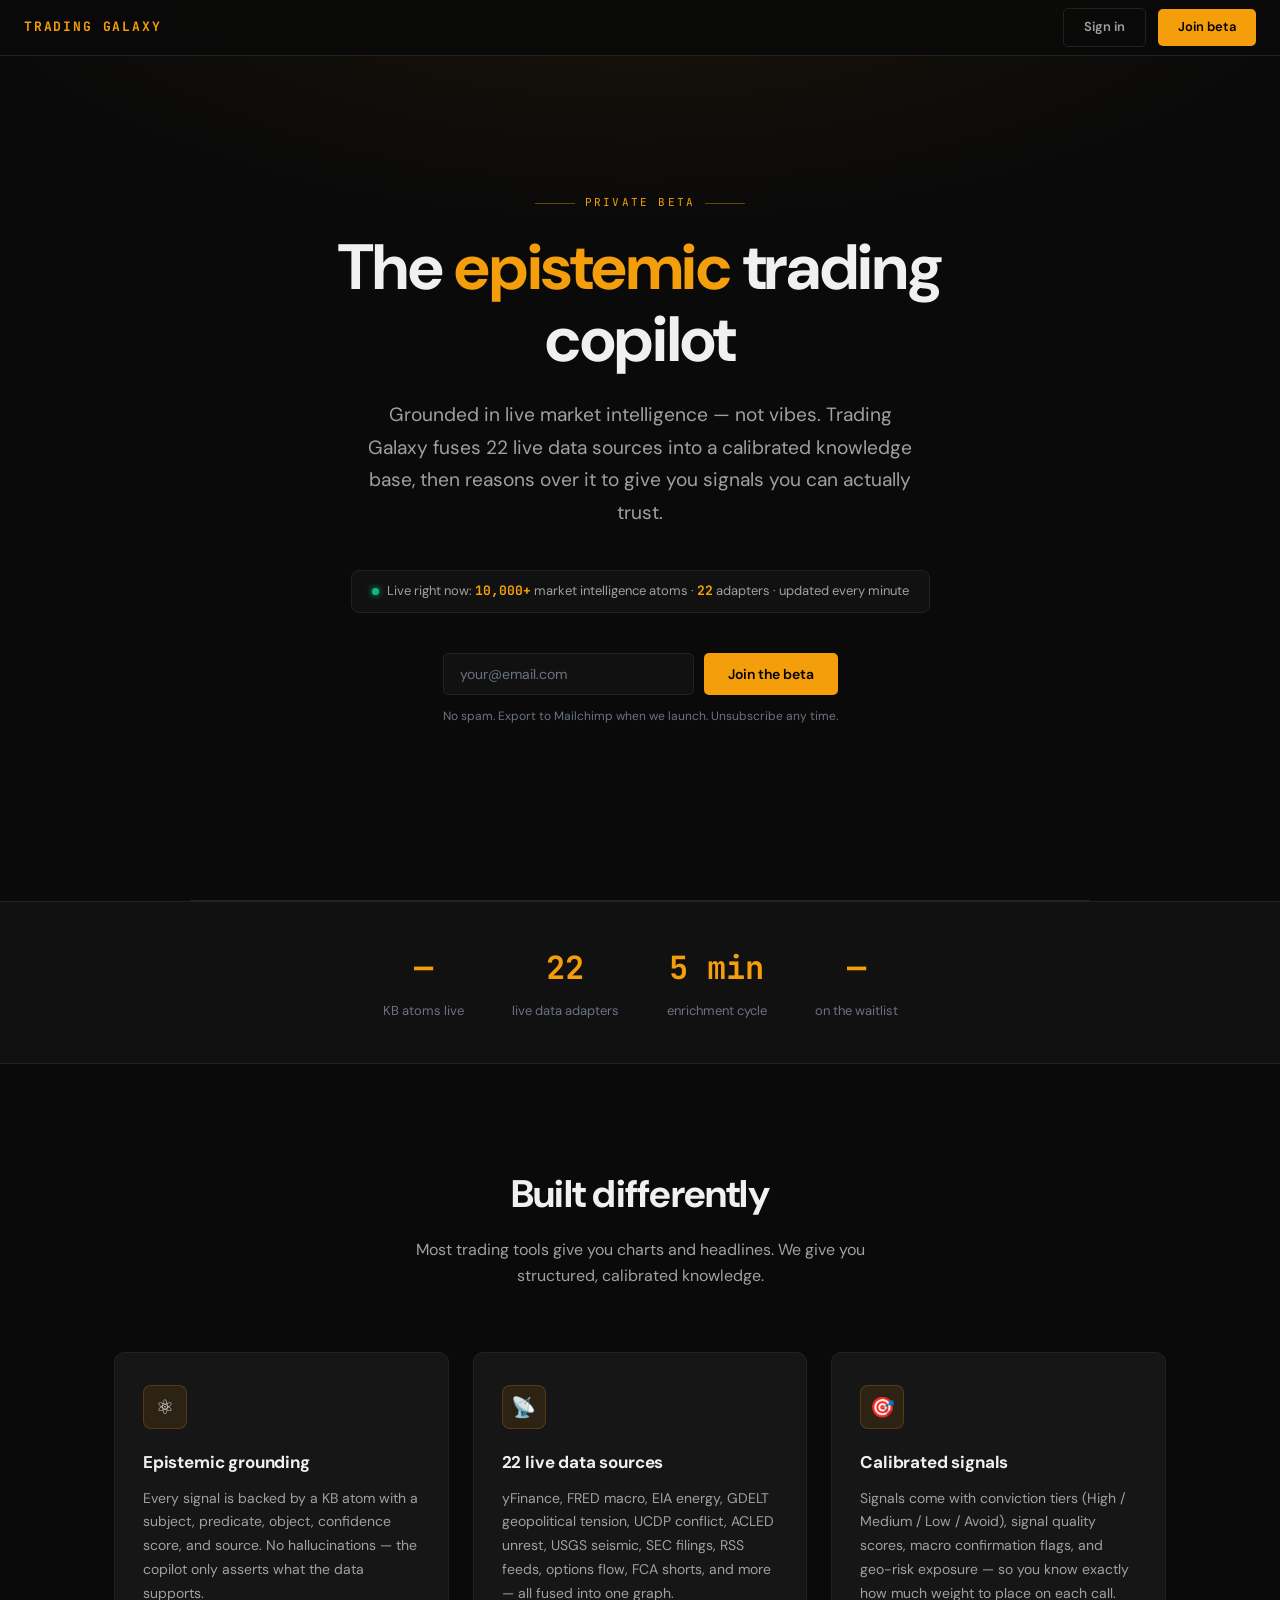
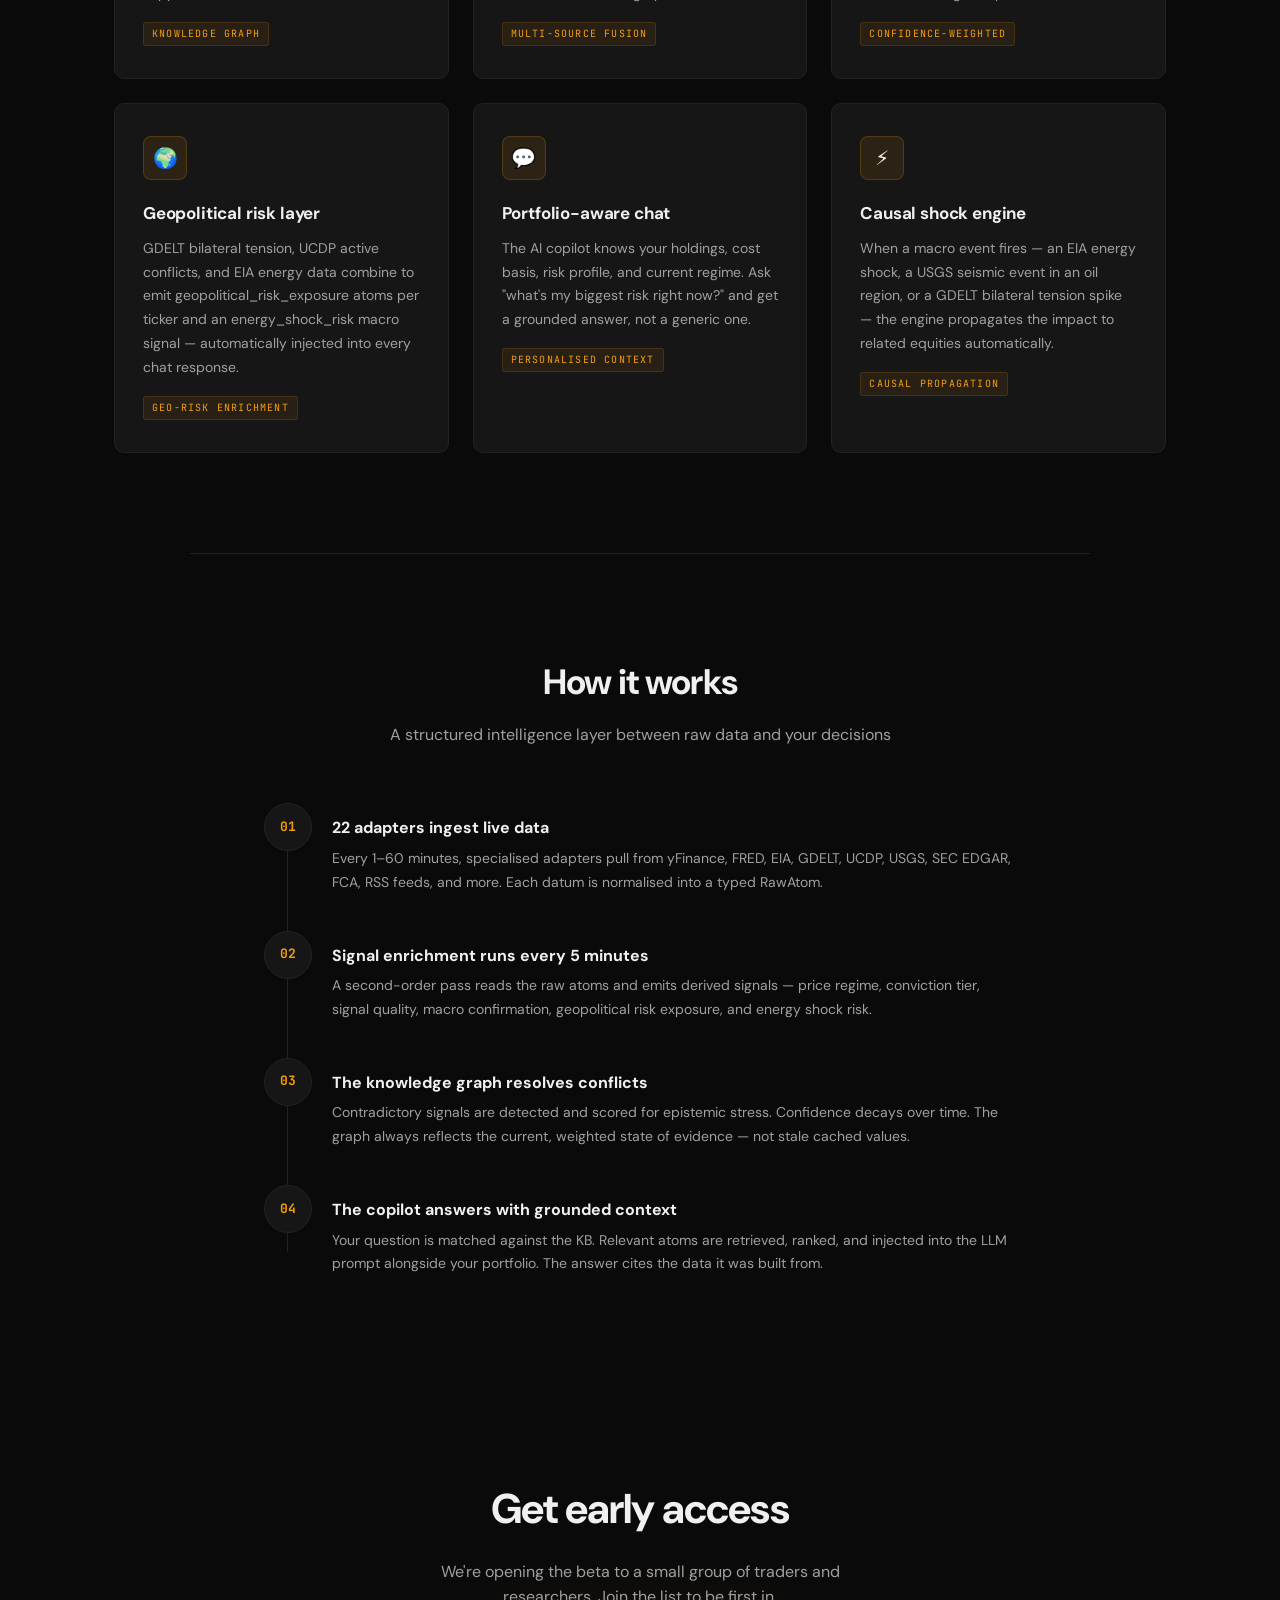
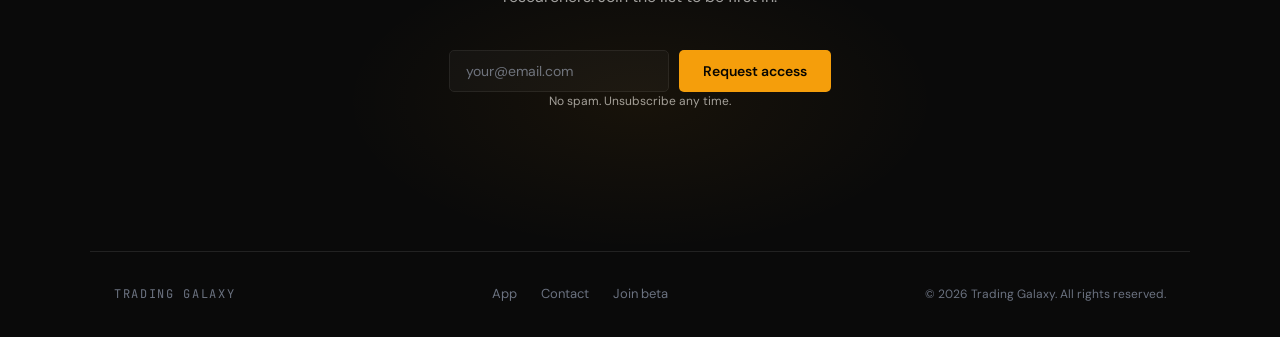
==== public/index.html @ 747d78d7 "refactor: unified site — landing at /, app at /login, update all links" ====
<!DOCTYPE html>
<html lang="en">
<head>
<meta charset="UTF-8">
<meta name="viewport" content="width=device-width, initial-scale=1.0">
<meta name="description" content="Trading Galaxy — the epistemic trading copilot. Grounded in live market intelligence from 10,000+ KB atoms.">
<title>Trading Galaxy — Epistemic Trading Intelligence</title>
<link rel="preconnect" href="https://fonts.googleapis.com">
<link rel="preconnect" href="https://fonts.gstatic.com" crossorigin>
<link href="https://fonts.googleapis.com/css2?family=JetBrains+Mono:wght@400;500;700&family=DM+Sans:ital,wght@0,400;0,500;0,600;0,700;1,400&display=swap" rel="stylesheet">
<style>
:root {
  --bg:      #0a0a0a;
  --surface: #111111;
  --card:    #161616;
  --border:  #222222;
  --accent:  #f59e0b;
  --accent2: #d97706;
  --green:   #10b981;
  --red:     #ef4444;
  --blue:    #3b82f6;
  --muted:   #6b7280;
  --text:    #f0f0f0;
  --text2:   #a0a0a0;
  --mono:    'JetBrains Mono', 'Cascadia Code', monospace;
  --sans:    'DM Sans', system-ui, -apple-system, sans-serif;
}

*, *::before, *::after { box-sizing: border-box; margin: 0; padding: 0; }
html { scroll-behavior: smooth; }
body {
  background: var(--bg);
  color: var(--text);
  font-family: var(--sans);
  font-size: 16px;
  line-height: 1.6;
  -webkit-font-smoothing: antialiased;
}

a { color: var(--accent); text-decoration: none; }
a:hover { color: var(--accent2); }

/* ── NAV ── */
nav {
  position: fixed; top: 0; left: 0; right: 0; z-index: 100;
  background: rgba(10,10,10,0.92);
  backdrop-filter: blur(12px);
  border-bottom: 1px solid var(--border);
  padding: 0 24px;
  height: 56px;
  display: flex; align-items: center; justify-content: space-between;
}
.nav-logo {
  font-family: var(--mono);
  font-weight: 700;
  font-size: 13px;
  letter-spacing: 0.14em;
  color: var(--accent);
  text-transform: uppercase;
}
.nav-logo span { color: var(--muted); }
.nav-actions { display: flex; align-items: center; gap: 12px; }
.btn {
  display: inline-flex; align-items: center; justify-content: center;
  padding: 8px 20px; border-radius: 5px; font-size: 13px;
  font-weight: 600; font-family: var(--sans); cursor: pointer;
  transition: all 0.15s; border: none;
}
.btn-primary {
  background: var(--accent); color: #000;
}
.btn-primary:hover { background: var(--accent2); color: #000; }
.btn-ghost {
  background: transparent; color: var(--text2);
  border: 1px solid var(--border);
}
.btn-ghost:hover { border-color: var(--accent); color: var(--accent); }

/* ── HERO ── */
.hero {
  min-height: 100vh;
  display: flex; align-items: center; justify-content: center;
  flex-direction: column;
  text-align: center;
  padding: 80px 24px 60px;
  position: relative;
  overflow: hidden;
}

.hero::before {
  content: '';
  position: absolute; top: 0; left: 0; right: 0; bottom: 0;
  background: radial-gradient(ellipse 80% 50% at 50% -10%, rgba(245,158,11,0.08) 0%, transparent 70%);
  pointer-events: none;
}

.hero-eyebrow {
  font-family: var(--mono);
  font-size: 11px;
  letter-spacing: 0.2em;
  text-transform: uppercase;
  color: var(--accent);
  margin-bottom: 20px;
  display: flex; align-items: center; gap: 10px;
}
.hero-eyebrow::before, .hero-eyebrow::after {
  content: '';
  display: block;
  width: 40px; height: 1px;
  background: var(--accent);
  opacity: 0.4;
}

h1 {
  font-size: clamp(2.4rem, 6vw, 4rem);
  font-weight: 700;
  line-height: 1.12;
  letter-spacing: -0.02em;
  max-width: 760px;
  margin-bottom: 24px;
}
h1 em {
  font-style: normal;
  color: var(--accent);
}

.hero-sub {
  font-size: clamp(1rem, 2vw, 1.2rem);
  color: var(--text2);
  max-width: 560px;
  margin-bottom: 40px;
  line-height: 1.7;
}

/* ── SOCIAL PROOF BAR ── */
.proof-bar {
  display: flex; align-items: center; gap: 8px;
  background: var(--surface);
  border: 1px solid var(--border);
  border-radius: 8px;
  padding: 10px 20px;
  margin-bottom: 40px;
  font-size: 13px;
  color: var(--text2);
}
.proof-bar .live-dot {
  width: 7px; height: 7px; border-radius: 50%;
  background: var(--green);
  box-shadow: 0 0 6px var(--green);
  flex-shrink: 0;
  animation: pulse 2s infinite;
}
@keyframes pulse {
  0%, 100% { opacity: 1; }
  50% { opacity: 0.4; }
}
.proof-bar strong { color: var(--accent); font-family: var(--mono); }

/* ── CTA FORM ── */
.cta-form {
  display: flex; gap: 10px; flex-wrap: wrap; justify-content: center;
  max-width: 480px; width: 100%;
}
.cta-form input[type=email] {
  flex: 1; min-width: 220px;
  background: var(--surface);
  border: 1px solid var(--border);
  border-radius: 5px;
  padding: 11px 16px;
  font-size: 14px;
  color: var(--text);
  font-family: var(--sans);
  outline: none;
  transition: border-color 0.15s;
}
.cta-form input[type=email]:focus { border-color: var(--accent); }
.cta-form input[type=email]::placeholder { color: var(--muted); }
.cta-submit { padding: 11px 24px; font-size: 14px; }

.cta-note {
  margin-top: 12px;
  font-size: 12px;
  color: var(--muted);
}
.cta-success {
  display: none;
  background: rgba(16,185,129,0.1);
  border: 1px solid rgba(16,185,129,0.3);
  border-radius: 6px;
  padding: 12px 20px;
  font-size: 14px;
  color: var(--green);
  text-align: center;
  max-width: 420px;
}
.cta-error {
  display: none;
  color: var(--red);
  font-size: 13px;
  margin-top: 8px;
}

/* ── SECTION DIVIDER ── */
.divider {
  width: 100%; max-width: 900px; margin: 0 auto;
  height: 1px; background: var(--border);
}

/* ── FEATURES ── */
.features {
  padding: 100px 24px;
  max-width: 1100px;
  margin: 0 auto;
}
.features-header {
  text-align: center;
  margin-bottom: 64px;
}
.features-header h2 {
  font-size: clamp(1.6rem, 4vw, 2.4rem);
  font-weight: 700;
  letter-spacing: -0.02em;
  margin-bottom: 12px;
}
.features-header p {
  color: var(--text2);
  max-width: 480px;
  margin: 0 auto;
}

.features-grid {
  display: grid;
  grid-template-columns: repeat(auto-fit, minmax(300px, 1fr));
  gap: 24px;
}

.feature-card {
  background: var(--card);
  border: 1px solid var(--border);
  border-radius: 10px;
  padding: 32px 28px;
  position: relative;
  overflow: hidden;
  transition: border-color 0.2s, transform 0.2s;
}
.feature-card:hover {
  border-color: rgba(245,158,11,0.3);
  transform: translateY(-2px);
}
.feature-card::before {
  content: '';
  position: absolute; top: 0; left: 0; right: 0; height: 1px;
  background: linear-gradient(90deg, transparent, rgba(245,158,11,0.4), transparent);
  opacity: 0;
  transition: opacity 0.2s;
}
.feature-card:hover::before { opacity: 1; }

.feature-icon {
  width: 44px; height: 44px;
  background: rgba(245,158,11,0.1);
  border: 1px solid rgba(245,158,11,0.2);
  border-radius: 8px;
  display: flex; align-items: center; justify-content: center;
  margin-bottom: 20px;
  font-size: 20px;
}
.feature-card h3 {
  font-size: 17px;
  font-weight: 700;
  margin-bottom: 10px;
  letter-spacing: -0.01em;
}
.feature-card p {
  font-size: 14px;
  color: var(--text2);
  line-height: 1.7;
}
.feature-tag {
  display: inline-block;
  margin-top: 16px;
  font-family: var(--mono);
  font-size: 10px;
  letter-spacing: 0.12em;
  text-transform: uppercase;
  color: var(--accent);
  background: rgba(245,158,11,0.08);
  border: 1px solid rgba(245,158,11,0.15);
  border-radius: 3px;
  padding: 3px 8px;
}

/* ── STATS STRIP ── */
.stats-strip {
  background: var(--surface);
  border-top: 1px solid var(--border);
  border-bottom: 1px solid var(--border);
  padding: 40px 24px;
}
.stats-inner {
  max-width: 900px; margin: 0 auto;
  display: flex; flex-wrap: wrap; justify-content: center;
  gap: 48px;
}
.stat-item { text-align: center; }
.stat-value {
  font-family: var(--mono);
  font-size: 2rem;
  font-weight: 700;
  color: var(--accent);
  display: block;
  margin-bottom: 4px;
}
.stat-label {
  font-size: 13px;
  color: var(--muted);
}

/* ── HOW IT WORKS ── */
.how {
  padding: 100px 24px;
  max-width: 800px;
  margin: 0 auto;
  text-align: center;
}
.how h2 {
  font-size: clamp(1.6rem, 4vw, 2.2rem);
  font-weight: 700;
  letter-spacing: -0.02em;
  margin-bottom: 12px;
}
.how > p {
  color: var(--text2);
  margin-bottom: 56px;
}
.steps {
  display: flex; flex-direction: column; gap: 0;
  text-align: left;
  position: relative;
}
.steps::before {
  content: '';
  position: absolute; top: 24px; bottom: 24px; left: 23px;
  width: 1px; background: var(--border);
}
.step {
  display: flex; gap: 20px; align-items: flex-start;
  padding: 0 0 36px;
  position: relative;
}
.step:last-child { padding-bottom: 0; }
.step-num {
  width: 48px; height: 48px; flex-shrink: 0;
  background: var(--card);
  border: 1px solid var(--border);
  border-radius: 50%;
  display: flex; align-items: center; justify-content: center;
  font-family: var(--mono);
  font-size: 13px;
  font-weight: 700;
  color: var(--accent);
  position: relative; z-index: 1;
}
.step-body h4 {
  font-size: 16px;
  font-weight: 700;
  margin-bottom: 6px;
  padding-top: 12px;
}
.step-body p {
  font-size: 14px;
  color: var(--text2);
  line-height: 1.7;
}

/* ── BOTTOM CTA ── */
.bottom-cta {
  padding: 100px 24px;
  text-align: center;
  position: relative;
  overflow: hidden;
}
.bottom-cta::before {
  content: '';
  position: absolute; bottom: 0; left: 50%; transform: translateX(-50%);
  width: 600px; height: 300px;
  background: radial-gradient(ellipse at center, rgba(245,158,11,0.06) 0%, transparent 70%);
  pointer-events: none;
}
.bottom-cta h2 {
  font-size: clamp(1.8rem, 4vw, 2.6rem);
  font-weight: 700;
  letter-spacing: -0.02em;
  margin-bottom: 16px;
}
.bottom-cta p {
  color: var(--text2);
  max-width: 480px;
  margin: 0 auto 40px;
}
.bottom-form-wrap {
  display: flex; flex-direction: column; align-items: center; gap: 10px;
}

/* ── FOOTER ── */
footer {
  border-top: 1px solid var(--border);
  padding: 32px 24px;
  display: flex; flex-wrap: wrap; align-items: center;
  justify-content: space-between; gap: 16px;
  max-width: 1100px; margin: 0 auto;
}
.footer-logo {
  font-family: var(--mono);
  font-size: 12px;
  letter-spacing: 0.14em;
  color: var(--muted);
}
.footer-links {
  display: flex; gap: 24px;
  font-size: 13px;
  color: var(--muted);
}
.footer-links a { color: var(--muted); }
.footer-links a:hover { color: var(--text); }

/* ── RESPONSIVE ── */
@media (max-width: 600px) {
  .cta-form { flex-direction: column; }
  .cta-form input[type=email] { min-width: 0; }
  .nav-actions .btn-ghost { display: none; }
  footer { flex-direction: column; align-items: flex-start; }
}
</style>
</head>
<body>

<!-- NAV -->
<nav>
  <div class="nav-logo">Trading<span>&nbsp;</span>Galaxy</div>
  <div class="nav-actions">
    <a href="/login" class="btn btn-ghost">Sign in</a>
    <a href="#waitlist" class="btn btn-primary">Join beta</a>
  </div>
</nav>

<!-- HERO -->
<section class="hero">
  <div class="hero-eyebrow">Private beta</div>
  <h1>The <em>epistemic</em> trading copilot</h1>
  <p class="hero-sub">
    Grounded in live market intelligence — not vibes. Trading Galaxy fuses 22 live data sources into a calibrated knowledge base, then reasons over it to give you signals you can actually trust.
  </p>

  <div class="proof-bar">
    <span class="live-dot"></span>
    <span>Live right now: <strong id="atom-count">10,000+</strong> market intelligence atoms · <strong>22</strong> adapters · updated every minute</span>
  </div>

  <div id="hero-cta">
    <form class="cta-form" id="hero-form" onsubmit="joinWaitlist(event,'hero')">
      <input type="email" id="hero-email" placeholder="your@email.com" required autocomplete="email">
      <button type="submit" class="btn btn-primary cta-submit" id="hero-btn">Join the beta</button>
    </form>
    <p class="cta-note">No spam. Export to Mailchimp when we launch. Unsubscribe any time.</p>
    <div class="cta-error" id="hero-error"></div>
  </div>
  <div class="cta-success" id="hero-success">
    ✓ You're on the list. We'll reach out when beta access opens.
  </div>
</section>

<div class="divider"></div>

<!-- STATS STRIP -->
<div class="stats-strip">
  <div class="stats-inner">
    <div class="stat-item">
      <span class="stat-value" id="stat-atoms">—</span>
      <span class="stat-label">KB atoms live</span>
    </div>
    <div class="stat-item">
      <span class="stat-value">22</span>
      <span class="stat-label">live data adapters</span>
    </div>
    <div class="stat-item">
      <span class="stat-value">5 min</span>
      <span class="stat-label">enrichment cycle</span>
    </div>
    <div class="stat-item">
      <span class="stat-value" id="stat-waitlist">—</span>
      <span class="stat-label">on the waitlist</span>
    </div>
  </div>
</div>

<!-- FEATURES -->
<section class="features">
  <div class="features-header">
    <h2>Built differently</h2>
    <p>Most trading tools give you charts and headlines. We give you structured, calibrated knowledge.</p>
  </div>
  <div class="features-grid">

    <div class="feature-card">
      <div class="feature-icon">⚛</div>
      <h3>Epistemic grounding</h3>
      <p>Every signal is backed by a KB atom with a subject, predicate, object, confidence score, and source. No hallucinations — the copilot only asserts what the data supports.</p>
      <span class="feature-tag">Knowledge Graph</span>
    </div>

    <div class="feature-card">
      <div class="feature-icon">📡</div>
      <h3>22 live data sources</h3>
      <p>yFinance, FRED macro, EIA energy, GDELT geopolitical tension, UCDP conflict, ACLED unrest, USGS seismic, SEC filings, RSS feeds, options flow, FCA shorts, and more — all fused into one graph.</p>
      <span class="feature-tag">Multi-source fusion</span>
    </div>

    <div class="feature-card">
      <div class="feature-icon">🎯</div>
      <h3>Calibrated signals</h3>
      <p>Signals come with conviction tiers (High / Medium / Low / Avoid), signal quality scores, macro confirmation flags, and geo-risk exposure — so you know exactly how much weight to place on each call.</p>
      <span class="feature-tag">Confidence-weighted</span>
    </div>

    <div class="feature-card">
      <div class="feature-icon">🌍</div>
      <h3>Geopolitical risk layer</h3>
      <p>GDELT bilateral tension, UCDP active conflicts, and EIA energy data combine to emit geopolitical_risk_exposure atoms per ticker and an energy_shock_risk macro signal — automatically injected into every chat response.</p>
      <span class="feature-tag">Geo-risk enrichment</span>
    </div>

    <div class="feature-card">
      <div class="feature-icon">💬</div>
      <h3>Portfolio-aware chat</h3>
      <p>The AI copilot knows your holdings, cost basis, risk profile, and current regime. Ask "what's my biggest risk right now?" and get a grounded answer, not a generic one.</p>
      <span class="feature-tag">Personalised context</span>
    </div>

    <div class="feature-card">
      <div class="feature-icon">⚡</div>
      <h3>Causal shock engine</h3>
      <p>When a macro event fires — an EIA energy shock, a USGS seismic event in an oil region, or a GDELT bilateral tension spike — the engine propagates the impact to related equities automatically.</p>
      <span class="feature-tag">Causal propagation</span>
    </div>

  </div>
</section>

<div class="divider"></div>

<!-- HOW IT WORKS -->
<section class="how">
  <h2>How it works</h2>
  <p>A structured intelligence layer between raw data and your decisions</p>

  <div class="steps">
    <div class="step">
      <div class="step-num">01</div>
      <div class="step-body">
        <h4>22 adapters ingest live data</h4>
        <p>Every 1–60 minutes, specialised adapters pull from yFinance, FRED, EIA, GDELT, UCDP, USGS, SEC EDGAR, FCA, RSS feeds, and more. Each datum is normalised into a typed RawAtom.</p>
      </div>
    </div>
    <div class="step">
      <div class="step-num">02</div>
      <div class="step-body">
        <h4>Signal enrichment runs every 5 minutes</h4>
        <p>A second-order pass reads the raw atoms and emits derived signals — price regime, conviction tier, signal quality, macro confirmation, geopolitical risk exposure, and energy shock risk.</p>
      </div>
    </div>
    <div class="step">
      <div class="step-num">03</div>
      <div class="step-body">
        <h4>The knowledge graph resolves conflicts</h4>
        <p>Contradictory signals are detected and scored for epistemic stress. Confidence decays over time. The graph always reflects the current, weighted state of evidence — not stale cached values.</p>
      </div>
    </div>
    <div class="step">
      <div class="step-num">04</div>
      <div class="step-body">
        <h4>The copilot answers with grounded context</h4>
        <p>Your question is matched against the KB. Relevant atoms are retrieved, ranked, and injected into the LLM prompt alongside your portfolio. The answer cites the data it was built from.</p>
      </div>
    </div>
  </div>
</section>

<!-- BOTTOM CTA -->
<section class="bottom-cta" id="waitlist">
  <h2>Get early access</h2>
  <p>We're opening the beta to a small group of traders and researchers. Join the list to be first in.</p>

  <div class="bottom-form-wrap">
    <div id="bottom-cta-form">
      <form class="cta-form" id="bottom-form" onsubmit="joinWaitlist(event,'bottom')">
        <input type="email" id="bottom-email" placeholder="your@email.com" required autocomplete="email">
        <button type="submit" class="btn btn-primary cta-submit" id="bottom-btn">Request access</button>
      </form>
      <p class="cta-note" style="text-align:center;">No spam. Unsubscribe any time.</p>
      <div class="cta-error" id="bottom-error"></div>
    </div>
    <div class="cta-success" id="bottom-success">
      ✓ You're on the list. We'll reach out when beta access opens.
    </div>
  </div>
</section>

<!-- FOOTER -->
<footer>
  <div class="footer-logo">TRADING GALAXY</div>
  <div class="footer-links">
    <a href="/login">App</a>
    <a href="mailto:hello@trading-galaxy.uk">Contact</a>
    <a href="#waitlist">Join beta</a>
  </div>
  <div style="font-size:12px;color:var(--muted);">© 2026 Trading Galaxy. All rights reserved.</div>
</footer>

<script>
const API_BASE = 'https://api.trading-galaxy.uk';

// Load live stats
async function loadStats() {
  try {
    const r = await fetch(`${API_BASE}/stats`, { signal: AbortSignal.timeout(5000) });
    if (!r.ok) return;
    const d = await r.json();
    const atoms = d.total_facts;
    if (atoms) {
      const fmt = atoms >= 1000 ? (atoms / 1000).toFixed(1) + 'k' : String(atoms);
      document.getElementById('atom-count').textContent = fmt;
      document.getElementById('stat-atoms').textContent = fmt;
    }
  } catch {}
}

async function loadWaitlistCount() {
  try {
    const r = await fetch(`${API_BASE}/waitlist/count`, { signal: AbortSignal.timeout(5000) });
    if (!r.ok) return;
    const d = await r.json();
    if (d.count != null) {
      document.getElementById('stat-waitlist').textContent = d.count;
    }
  } catch {}
}

async function joinWaitlist(e, form) {
  e.preventDefault();
  const emailEl  = document.getElementById(`${form}-email`);
  const btnEl    = document.getElementById(`${form}-btn`);
  const errorEl  = document.getElementById(`${form}-error`);
  const successEl = document.getElementById(`${form}-success`);
  const email = emailEl.value.trim();

  errorEl.style.display = 'none';
  btnEl.disabled = true;
  btnEl.textContent = 'Joining…';

  try {
    const r = await fetch(`${API_BASE}/waitlist`, {
      method: 'POST',
      headers: { 'Content-Type': 'application/json' },
      body: JSON.stringify({ email, source: 'landing' }),
    });
    const d = await r.json();

    if (r.status === 429) {
      errorEl.textContent = 'Too many attempts — please try again later.';
      errorEl.style.display = 'block';
      btnEl.disabled = false;
      btnEl.textContent = form === 'hero' ? 'Join the beta' : 'Request access';
      return;
    }
    if (!r.ok) {
      errorEl.textContent = d.error || 'Something went wrong.';
      errorEl.style.display = 'block';
      btnEl.disabled = false;
      btnEl.textContent = form === 'hero' ? 'Join the beta' : 'Request access';
      return;
    }

    // Show success, hide form
    if (form === 'hero') {
      document.getElementById('hero-cta').style.display = 'none';
    } else {
      document.getElementById('bottom-cta-form').style.display = 'none';
    }
    successEl.style.display = 'block';
    loadWaitlistCount();
  } catch {
    errorEl.textContent = 'Connection error — please try again.';
    errorEl.style.display = 'block';
    btnEl.disabled = false;
    btnEl.textContent = form === 'hero' ? 'Join the beta' : 'Request access';
  }
}

loadStats();
loadWaitlistCount();
</script>
</body>
</html>
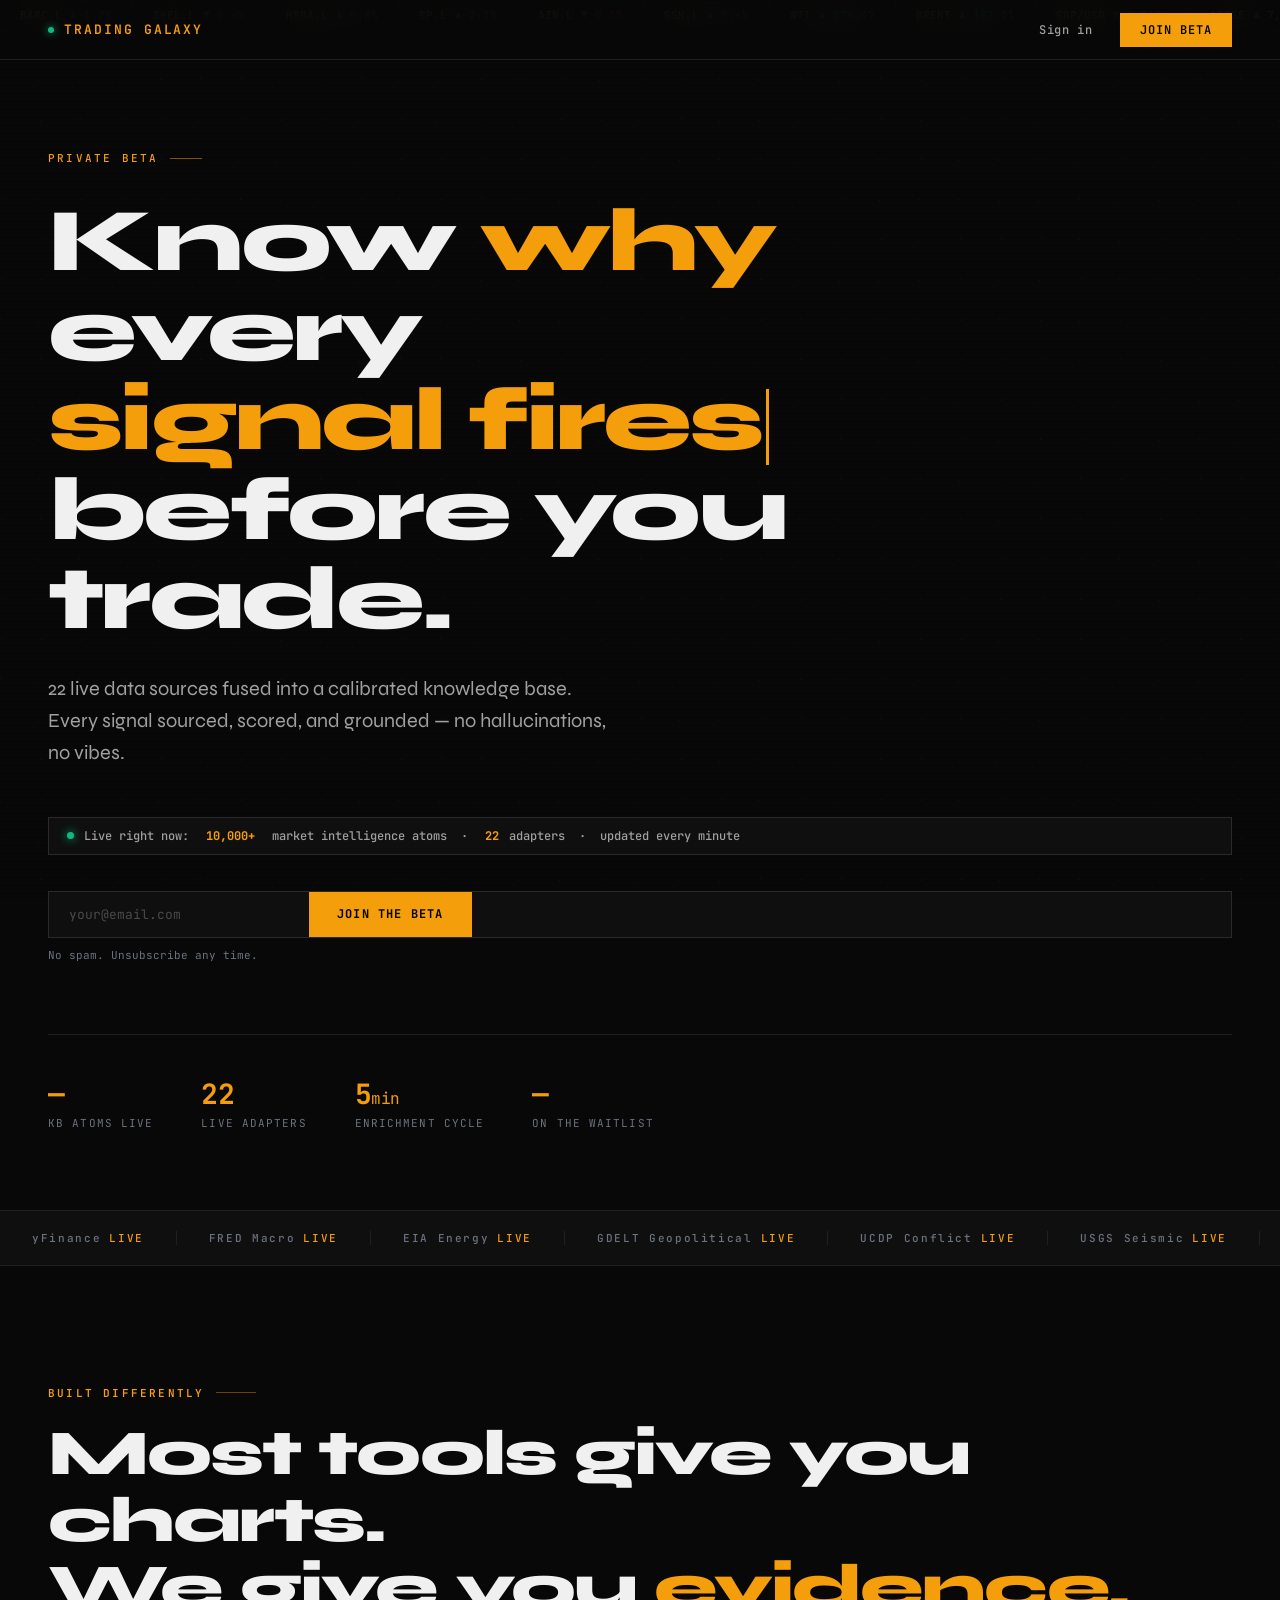
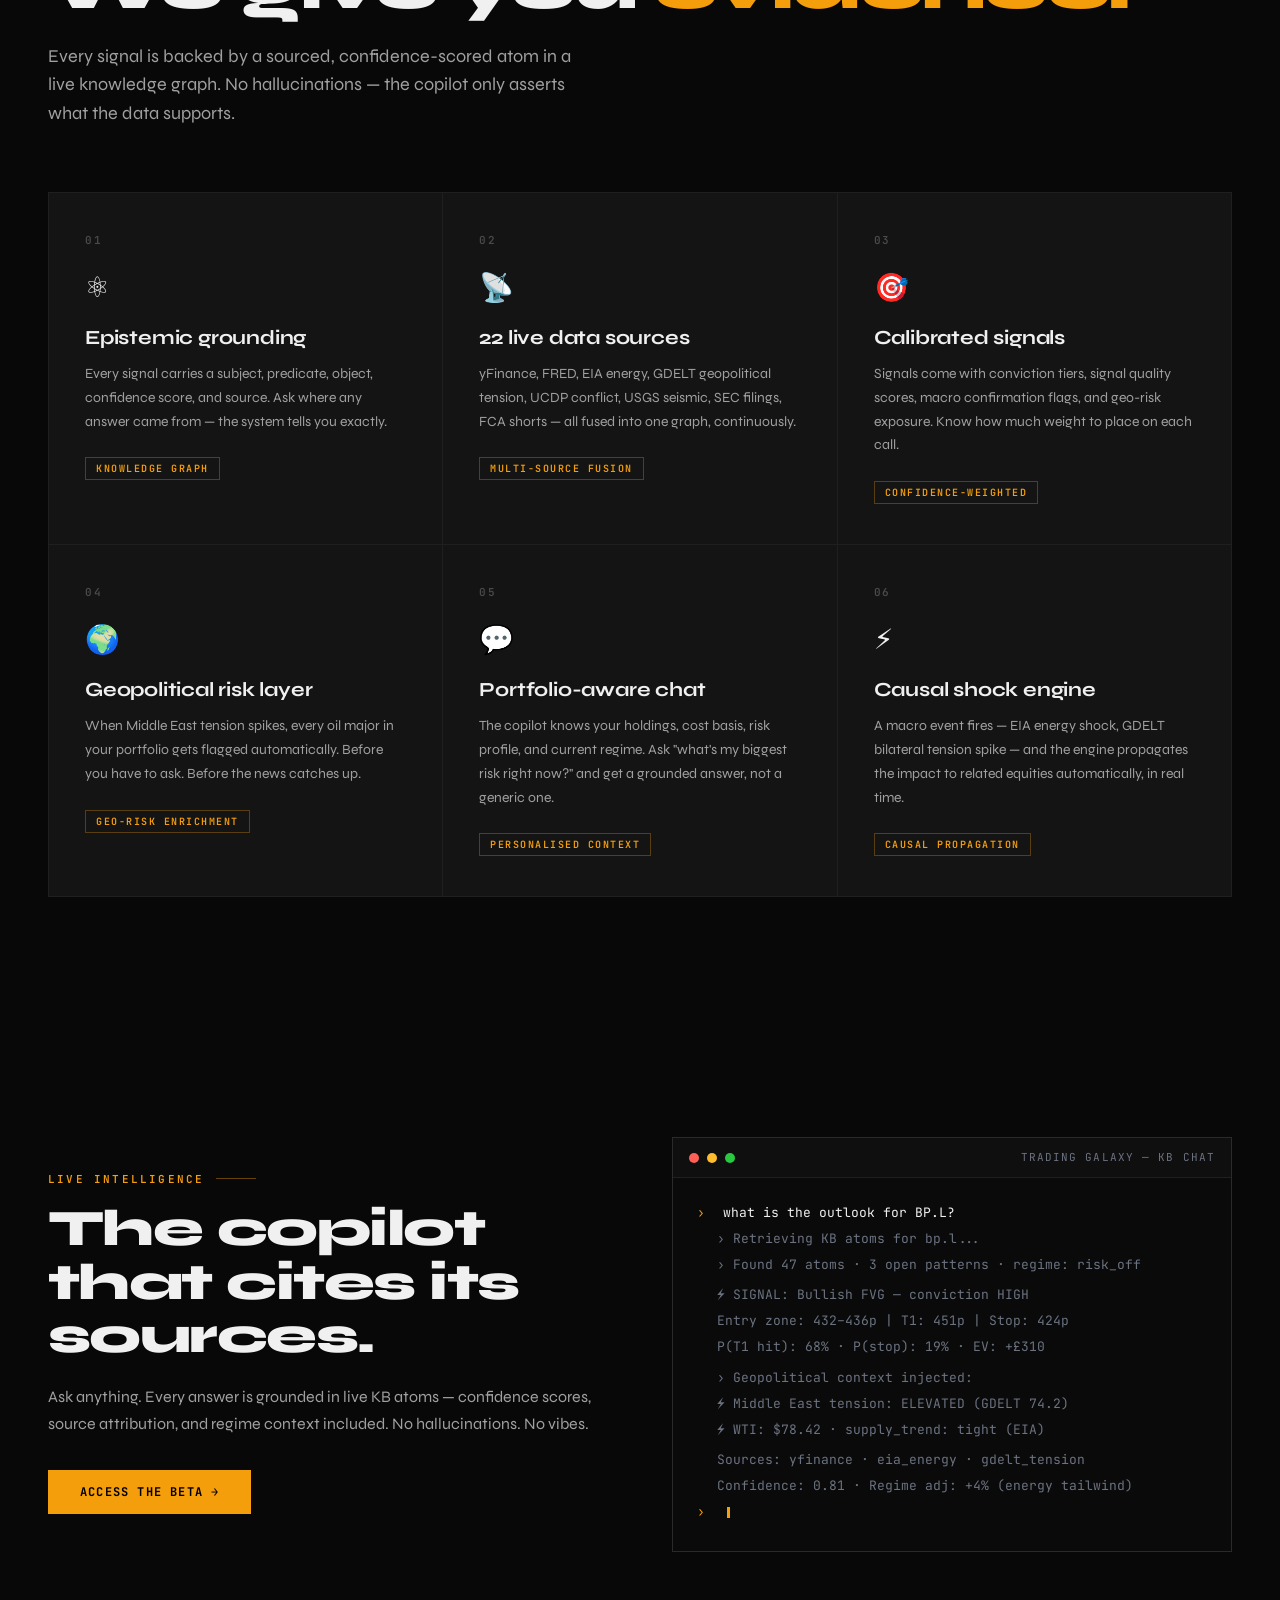
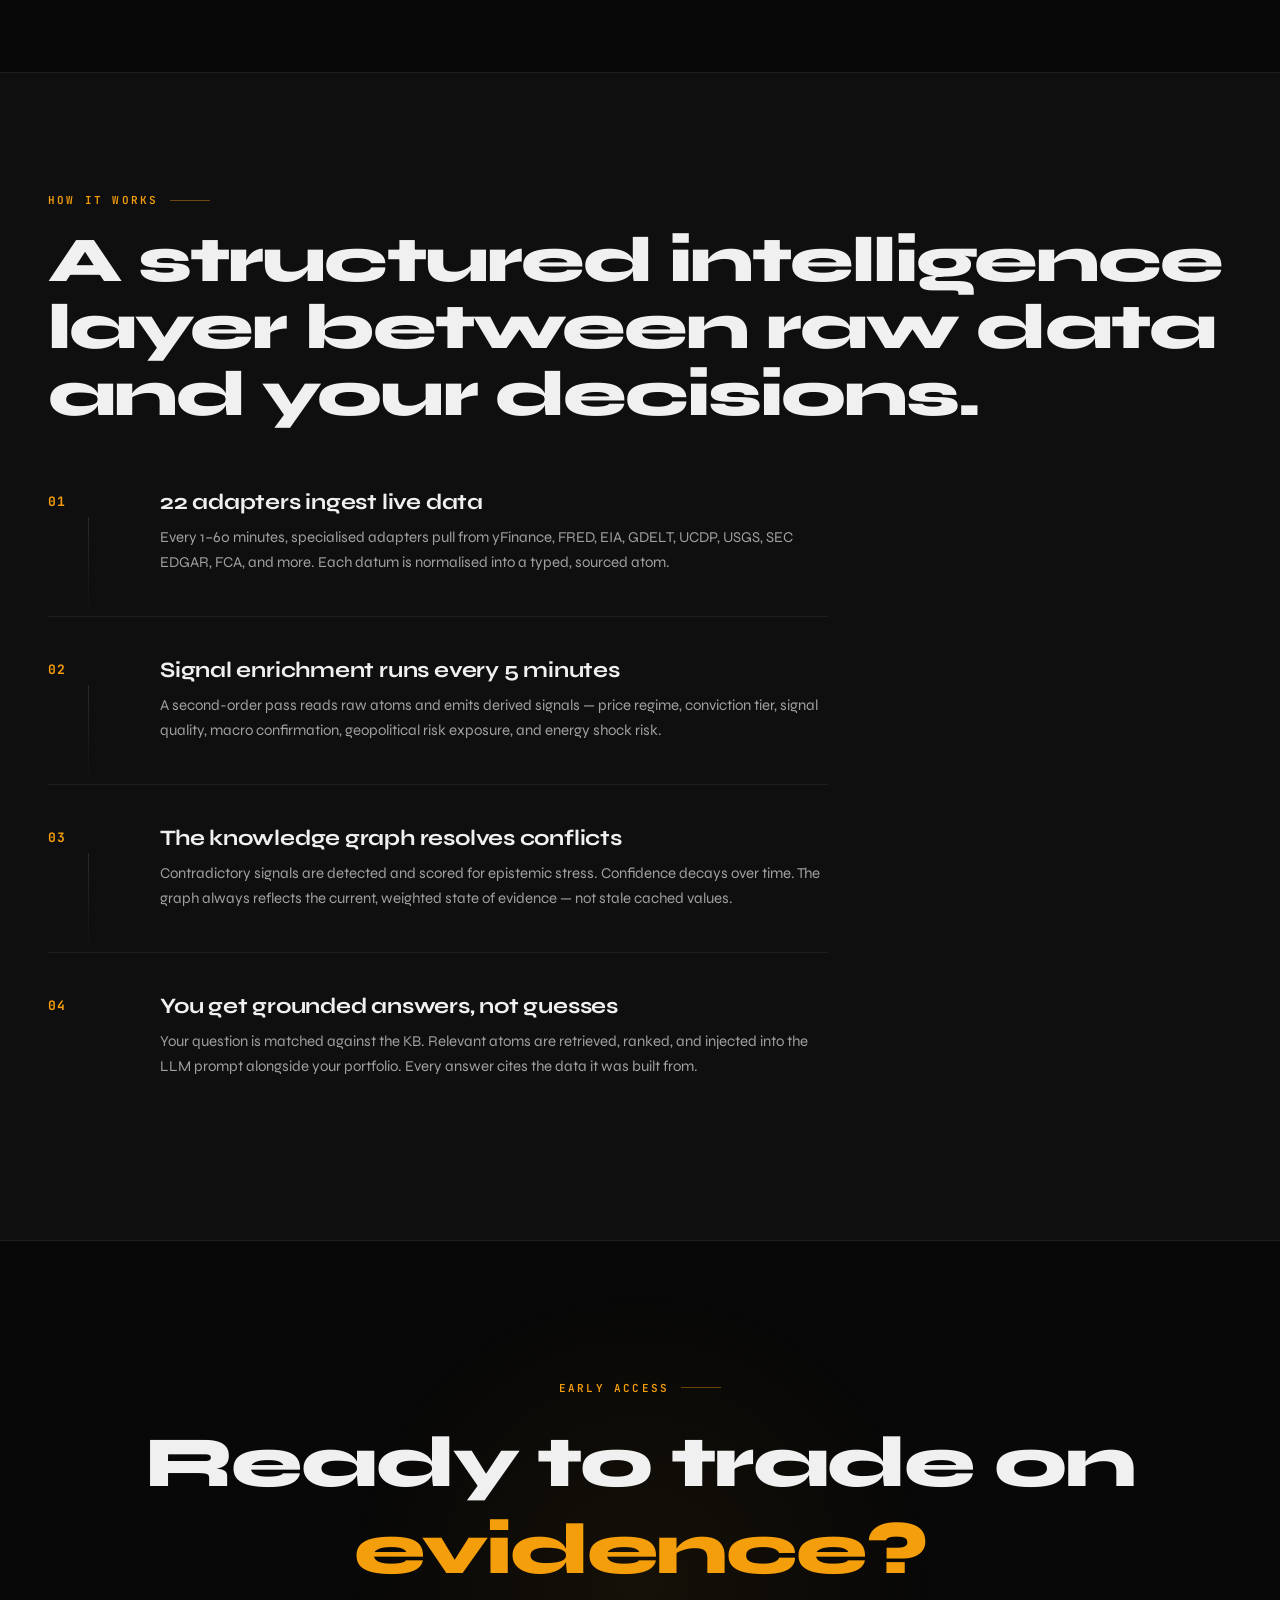
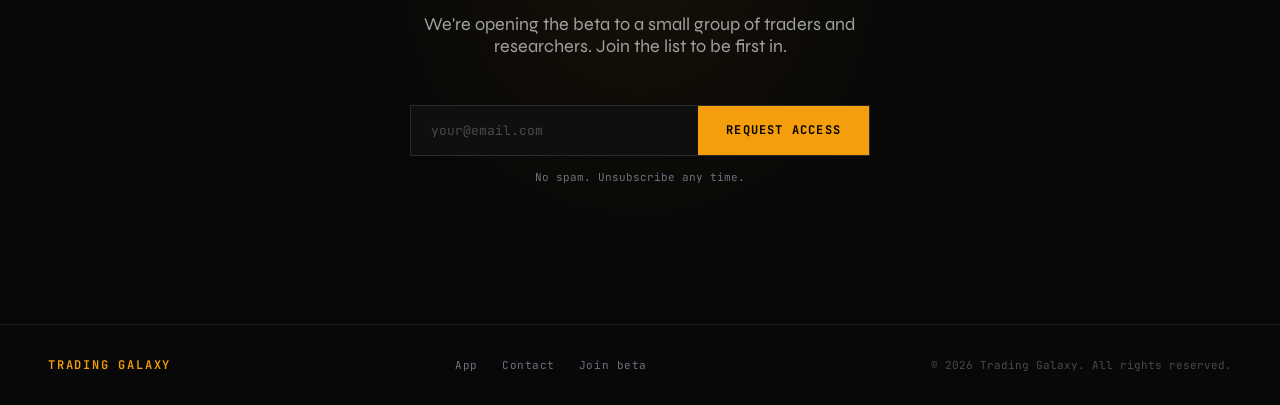
==== commit 42c224ba: "feat: new landing page design" ====
--- a/public/index.html
+++ b/public/index.html
@@ -3,634 +3,1345 @@
 <head>
 <meta charset="UTF-8">
 <meta name="viewport" content="width=device-width, initial-scale=1.0">
-<meta name="description" content="Trading Galaxy — the epistemic trading copilot. Grounded in live market intelligence from 10,000+ KB atoms.">
 <title>Trading Galaxy — Epistemic Trading Intelligence</title>
+<meta name="description" content="Trading signals grounded in evidence, not vibes. 22 live data sources fused into a calibrated knowledge base.">
 <link rel="preconnect" href="https://fonts.googleapis.com">
 <link rel="preconnect" href="https://fonts.gstatic.com" crossorigin>
-<link href="https://fonts.googleapis.com/css2?family=JetBrains+Mono:wght@400;500;700&family=DM+Sans:ital,wght@0,400;0,500;0,600;0,700;1,400&display=swap" rel="stylesheet">
+<link href="https://fonts.googleapis.com/css2?family=JetBrains+Mono:wght@300;400;500;600;700&family=Syne:wght@400;600;700;800&display=swap" rel="stylesheet">
+
 <style>
-:root {
-  --bg:      #0a0a0a;
-  --surface: #111111;
-  --card:    #161616;
-  --border:  #222222;
-  --accent:  #f59e0b;
-  --accent2: #d97706;
-  --green:   #10b981;
-  --red:     #ef4444;
-  --blue:    #3b82f6;
-  --muted:   #6b7280;
-  --text:    #f0f0f0;
-  --text2:   #a0a0a0;
-  --mono:    'JetBrains Mono', 'Cascadia Code', monospace;
-  --sans:    'DM Sans', system-ui, -apple-system, sans-serif;
-}
-
-*, *::before, *::after { box-sizing: border-box; margin: 0; padding: 0; }
-html { scroll-behavior: smooth; }
-body {
-  background: var(--bg);
-  color: var(--text);
-  font-family: var(--sans);
-  font-size: 16px;
-  line-height: 1.6;
-  -webkit-font-smoothing: antialiased;
-}
-
-a { color: var(--accent); text-decoration: none; }
-a:hover { color: var(--accent2); }
-
-/* ── NAV ── */
-nav {
-  position: fixed; top: 0; left: 0; right: 0; z-index: 100;
-  background: rgba(10,10,10,0.92);
-  backdrop-filter: blur(12px);
-  border-bottom: 1px solid var(--border);
-  padding: 0 24px;
-  height: 56px;
-  display: flex; align-items: center; justify-content: space-between;
-}
-.nav-logo {
-  font-family: var(--mono);
-  font-weight: 700;
-  font-size: 13px;
-  letter-spacing: 0.14em;
-  color: var(--accent);
-  text-transform: uppercase;
-}
-.nav-logo span { color: var(--muted); }
-.nav-actions { display: flex; align-items: center; gap: 12px; }
-.btn {
-  display: inline-flex; align-items: center; justify-content: center;
-  padding: 8px 20px; border-radius: 5px; font-size: 13px;
-  font-weight: 600; font-family: var(--sans); cursor: pointer;
-  transition: all 0.15s; border: none;
-}
-.btn-primary {
-  background: var(--accent); color: #000;
-}
-.btn-primary:hover { background: var(--accent2); color: #000; }
-.btn-ghost {
-  background: transparent; color: var(--text2);
-  border: 1px solid var(--border);
-}
-.btn-ghost:hover { border-color: var(--accent); color: var(--accent); }
-
-/* ── HERO ── */
-.hero {
-  min-height: 100vh;
-  display: flex; align-items: center; justify-content: center;
-  flex-direction: column;
-  text-align: center;
-  padding: 80px 24px 60px;
-  position: relative;
-  overflow: hidden;
-}
-
-.hero::before {
-  content: '';
-  position: absolute; top: 0; left: 0; right: 0; bottom: 0;
-  background: radial-gradient(ellipse 80% 50% at 50% -10%, rgba(245,158,11,0.08) 0%, transparent 70%);
-  pointer-events: none;
-}
-
-.hero-eyebrow {
-  font-family: var(--mono);
-  font-size: 11px;
-  letter-spacing: 0.2em;
-  text-transform: uppercase;
-  color: var(--accent);
-  margin-bottom: 20px;
-  display: flex; align-items: center; gap: 10px;
-}
-.hero-eyebrow::before, .hero-eyebrow::after {
-  content: '';
-  display: block;
-  width: 40px; height: 1px;
-  background: var(--accent);
-  opacity: 0.4;
-}
-
-h1 {
-  font-size: clamp(2.4rem, 6vw, 4rem);
-  font-weight: 700;
-  line-height: 1.12;
-  letter-spacing: -0.02em;
-  max-width: 760px;
-  margin-bottom: 24px;
-}
-h1 em {
-  font-style: normal;
-  color: var(--accent);
-}
-
-.hero-sub {
-  font-size: clamp(1rem, 2vw, 1.2rem);
-  color: var(--text2);
-  max-width: 560px;
-  margin-bottom: 40px;
-  line-height: 1.7;
-}
-
-/* ── SOCIAL PROOF BAR ── */
-.proof-bar {
-  display: flex; align-items: center; gap: 8px;
-  background: var(--surface);
-  border: 1px solid var(--border);
-  border-radius: 8px;
-  padding: 10px 20px;
-  margin-bottom: 40px;
-  font-size: 13px;
-  color: var(--text2);
-}
-.proof-bar .live-dot {
-  width: 7px; height: 7px; border-radius: 50%;
-  background: var(--green);
-  box-shadow: 0 0 6px var(--green);
-  flex-shrink: 0;
-  animation: pulse 2s infinite;
-}
-@keyframes pulse {
-  0%, 100% { opacity: 1; }
-  50% { opacity: 0.4; }
-}
-.proof-bar strong { color: var(--accent); font-family: var(--mono); }
-
-/* ── CTA FORM ── */
-.cta-form {
-  display: flex; gap: 10px; flex-wrap: wrap; justify-content: center;
-  max-width: 480px; width: 100%;
-}
-.cta-form input[type=email] {
-  flex: 1; min-width: 220px;
-  background: var(--surface);
-  border: 1px solid var(--border);
-  border-radius: 5px;
-  padding: 11px 16px;
-  font-size: 14px;
-  color: var(--text);
-  font-family: var(--sans);
-  outline: none;
-  transition: border-color 0.15s;
-}
-.cta-form input[type=email]:focus { border-color: var(--accent); }
-.cta-form input[type=email]::placeholder { color: var(--muted); }
-.cta-submit { padding: 11px 24px; font-size: 14px; }
-
-.cta-note {
-  margin-top: 12px;
-  font-size: 12px;
-  color: var(--muted);
-}
-.cta-success {
-  display: none;
-  background: rgba(16,185,129,0.1);
-  border: 1px solid rgba(16,185,129,0.3);
-  border-radius: 6px;
-  padding: 12px 20px;
-  font-size: 14px;
-  color: var(--green);
-  text-align: center;
-  max-width: 420px;
-}
-.cta-error {
-  display: none;
-  color: var(--red);
-  font-size: 13px;
-  margin-top: 8px;
-}
-
-/* ── SECTION DIVIDER ── */
-.divider {
-  width: 100%; max-width: 900px; margin: 0 auto;
-  height: 1px; background: var(--border);
-}
-
-/* ── FEATURES ── */
-.features {
-  padding: 100px 24px;
-  max-width: 1100px;
-  margin: 0 auto;
-}
-.features-header {
-  text-align: center;
-  margin-bottom: 64px;
-}
-.features-header h2 {
-  font-size: clamp(1.6rem, 4vw, 2.4rem);
-  font-weight: 700;
-  letter-spacing: -0.02em;
-  margin-bottom: 12px;
-}
-.features-header p {
-  color: var(--text2);
-  max-width: 480px;
-  margin: 0 auto;
-}
-
-.features-grid {
-  display: grid;
-  grid-template-columns: repeat(auto-fit, minmax(300px, 1fr));
-  gap: 24px;
-}
-
-.feature-card {
-  background: var(--card);
-  border: 1px solid var(--border);
-  border-radius: 10px;
-  padding: 32px 28px;
-  position: relative;
-  overflow: hidden;
-  transition: border-color 0.2s, transform 0.2s;
-}
-.feature-card:hover {
-  border-color: rgba(245,158,11,0.3);
-  transform: translateY(-2px);
-}
-.feature-card::before {
-  content: '';
-  position: absolute; top: 0; left: 0; right: 0; height: 1px;
-  background: linear-gradient(90deg, transparent, rgba(245,158,11,0.4), transparent);
-  opacity: 0;
-  transition: opacity 0.2s;
-}
-.feature-card:hover::before { opacity: 1; }
-
-.feature-icon {
-  width: 44px; height: 44px;
-  background: rgba(245,158,11,0.1);
-  border: 1px solid rgba(245,158,11,0.2);
-  border-radius: 8px;
-  display: flex; align-items: center; justify-content: center;
-  margin-bottom: 20px;
-  font-size: 20px;
-}
-.feature-card h3 {
-  font-size: 17px;
-  font-weight: 700;
-  margin-bottom: 10px;
-  letter-spacing: -0.01em;
-}
-.feature-card p {
-  font-size: 14px;
-  color: var(--text2);
-  line-height: 1.7;
-}
-.feature-tag {
-  display: inline-block;
-  margin-top: 16px;
-  font-family: var(--mono);
-  font-size: 10px;
-  letter-spacing: 0.12em;
-  text-transform: uppercase;
-  color: var(--accent);
-  background: rgba(245,158,11,0.08);
-  border: 1px solid rgba(245,158,11,0.15);
-  border-radius: 3px;
-  padding: 3px 8px;
-}
-
-/* ── STATS STRIP ── */
-.stats-strip {
-  background: var(--surface);
-  border-top: 1px solid var(--border);
-  border-bottom: 1px solid var(--border);
-  padding: 40px 24px;
-}
-.stats-inner {
-  max-width: 900px; margin: 0 auto;
-  display: flex; flex-wrap: wrap; justify-content: center;
-  gap: 48px;
-}
-.stat-item { text-align: center; }
-.stat-value {
-  font-family: var(--mono);
-  font-size: 2rem;
-  font-weight: 700;
-  color: var(--accent);
-  display: block;
-  margin-bottom: 4px;
-}
-.stat-label {
-  font-size: 13px;
-  color: var(--muted);
-}
-
-/* ── HOW IT WORKS ── */
-.how {
-  padding: 100px 24px;
-  max-width: 800px;
-  margin: 0 auto;
-  text-align: center;
-}
-.how h2 {
-  font-size: clamp(1.6rem, 4vw, 2.2rem);
-  font-weight: 700;
-  letter-spacing: -0.02em;
-  margin-bottom: 12px;
-}
-.how > p {
-  color: var(--text2);
-  margin-bottom: 56px;
-}
-.steps {
-  display: flex; flex-direction: column; gap: 0;
-  text-align: left;
-  position: relative;
-}
-.steps::before {
-  content: '';
-  position: absolute; top: 24px; bottom: 24px; left: 23px;
-  width: 1px; background: var(--border);
-}
-.step {
-  display: flex; gap: 20px; align-items: flex-start;
-  padding: 0 0 36px;
-  position: relative;
-}
-.step:last-child { padding-bottom: 0; }
-.step-num {
-  width: 48px; height: 48px; flex-shrink: 0;
-  background: var(--card);
-  border: 1px solid var(--border);
-  border-radius: 50%;
-  display: flex; align-items: center; justify-content: center;
-  font-family: var(--mono);
-  font-size: 13px;
-  font-weight: 700;
-  color: var(--accent);
-  position: relative; z-index: 1;
-}
-.step-body h4 {
-  font-size: 16px;
-  font-weight: 700;
-  margin-bottom: 6px;
-  padding-top: 12px;
-}
-.step-body p {
-  font-size: 14px;
-  color: var(--text2);
-  line-height: 1.7;
-}
-
-/* ── BOTTOM CTA ── */
-.bottom-cta {
-  padding: 100px 24px;
-  text-align: center;
-  position: relative;
-  overflow: hidden;
-}
-.bottom-cta::before {
-  content: '';
-  position: absolute; bottom: 0; left: 50%; transform: translateX(-50%);
-  width: 600px; height: 300px;
-  background: radial-gradient(ellipse at center, rgba(245,158,11,0.06) 0%, transparent 70%);
-  pointer-events: none;
-}
-.bottom-cta h2 {
-  font-size: clamp(1.8rem, 4vw, 2.6rem);
-  font-weight: 700;
-  letter-spacing: -0.02em;
-  margin-bottom: 16px;
-}
-.bottom-cta p {
-  color: var(--text2);
-  max-width: 480px;
-  margin: 0 auto 40px;
-}
-.bottom-form-wrap {
-  display: flex; flex-direction: column; align-items: center; gap: 10px;
-}
-
-/* ── FOOTER ── */
-footer {
-  border-top: 1px solid var(--border);
-  padding: 32px 24px;
-  display: flex; flex-wrap: wrap; align-items: center;
-  justify-content: space-between; gap: 16px;
-  max-width: 1100px; margin: 0 auto;
-}
-.footer-logo {
-  font-family: var(--mono);
-  font-size: 12px;
-  letter-spacing: 0.14em;
-  color: var(--muted);
-}
-.footer-links {
-  display: flex; gap: 24px;
-  font-size: 13px;
-  color: var(--muted);
-}
-.footer-links a { color: var(--muted); }
-.footer-links a:hover { color: var(--text); }
-
-/* ── RESPONSIVE ── */
-@media (max-width: 600px) {
-  .cta-form { flex-direction: column; }
-  .cta-form input[type=email] { min-width: 0; }
-  .nav-actions .btn-ghost { display: none; }
-  footer { flex-direction: column; align-items: flex-start; }
-}
+  *, *::before, *::after { box-sizing: border-box; margin: 0; padding: 0; }
+
+  :root {
+    --bg: #080808;
+    --surface: #0f0f0f;
+    --card: #141414;
+    --card-hover: #1a1a1a;
+    --border: #1f1f1f;
+    --border-bright: #2a2a2a;
+    --accent: #f59e0b;
+    --accent2: #d97706;
+    --accent-dim: rgba(245,158,11,0.12);
+    --accent-glow: rgba(245,158,11,0.25);
+    --green: #10b981;
+    --red: #ef4444;
+    --muted: #4a4a4a;
+    --muted2: #6b7280;
+    --text: #f0f0f0;
+    --text-dim: #a0a0a0;
+    --mono: 'JetBrains Mono', Consolas, monospace;
+    --sans: 'Syne', system-ui, sans-serif;
+  }
+
+  html { scroll-behavior: smooth; }
+
+  body {
+    background: var(--bg);
+    color: var(--text);
+    font-family: var(--sans);
+    overflow-x: hidden;
+    cursor: default;
+  }
+
+  /* ── CANVAS BACKGROUND ── */
+  #bg-canvas {
+    position: fixed;
+    inset: 0;
+    z-index: 0;
+    pointer-events: none;
+    opacity: 0.5;
+  }
+
+  /* ── SCANLINE OVERLAY ── */
+  .scanline {
+    position: fixed;
+    inset: 0;
+    z-index: 1;
+    pointer-events: none;
+    background: repeating-linear-gradient(
+      0deg,
+      transparent,
+      transparent 2px,
+      rgba(0,0,0,0.03) 2px,
+      rgba(0,0,0,0.03) 4px
+    );
+  }
+
+  .scanline::after {
+    content: '';
+    position: absolute;
+    left: 0; right: 0;
+    height: 3px;
+    background: linear-gradient(transparent, rgba(245,158,11,0.03), transparent);
+    animation: scanswipe 8s linear infinite;
+  }
+
+  @keyframes scanswipe {
+    0% { top: -3px; }
+    100% { top: 100%; }
+  }
+
+  /* ── LAYOUT ── */
+  .wrapper {
+    position: relative;
+    z-index: 2;
+  }
+
+  /* ── NAV ── */
+  nav {
+    position: fixed;
+    top: 0; left: 0; right: 0;
+    z-index: 100;
+    display: flex;
+    align-items: center;
+    justify-content: space-between;
+    padding: 0 48px;
+    height: 60px;
+    background: rgba(8,8,8,0.85);
+    backdrop-filter: blur(20px);
+    border-bottom: 1px solid var(--border);
+    transition: border-color 0.3s;
+  }
+
+  nav.scrolled {
+    border-bottom-color: var(--border-bright);
+  }
+
+  .nav-logo {
+    font-family: var(--mono);
+    font-size: 13px;
+    font-weight: 600;
+    letter-spacing: 0.15em;
+    color: var(--accent);
+    text-decoration: none;
+    display: flex;
+    align-items: center;
+    gap: 10px;
+  }
+
+  .nav-logo-dot {
+    width: 6px; height: 6px;
+    border-radius: 50%;
+    background: var(--green);
+    box-shadow: 0 0 8px var(--green);
+    animation: pulse-dot 2s ease-in-out infinite;
+  }
+
+  @keyframes pulse-dot {
+    0%, 100% { opacity: 1; box-shadow: 0 0 8px var(--green); }
+    50% { opacity: 0.6; box-shadow: 0 0 3px var(--green); }
+  }
+
+  .nav-right {
+    display: flex;
+    align-items: center;
+    gap: 12px;
+  }
+
+  .btn-nav-ghost {
+    font-family: var(--mono);
+    font-size: 12px;
+    font-weight: 500;
+    letter-spacing: 0.05em;
+    color: var(--text-dim);
+    background: none;
+    border: none;
+    padding: 8px 16px;
+    cursor: pointer;
+    text-decoration: none;
+    transition: color 0.2s;
+  }
+
+  .btn-nav-ghost:hover { color: var(--text); }
+
+  .btn-nav-primary {
+    font-family: var(--mono);
+    font-size: 12px;
+    font-weight: 600;
+    letter-spacing: 0.08em;
+    color: #000;
+    background: var(--accent);
+    border: none;
+    padding: 9px 20px;
+    cursor: pointer;
+    text-decoration: none;
+    transition: background 0.2s, transform 0.1s;
+    position: relative;
+    overflow: hidden;
+  }
+
+  .btn-nav-primary::after {
+    content: '';
+    position: absolute;
+    inset: 0;
+    background: linear-gradient(90deg, transparent 0%, rgba(255,255,255,0.15) 50%, transparent 100%);
+    transform: translateX(-100%);
+    transition: transform 0.4s;
+  }
+
+  .btn-nav-primary:hover::after { transform: translateX(100%); }
+  .btn-nav-primary:hover { background: var(--accent2); }
+  .btn-nav-primary:active { transform: scale(0.98); }
+
+  /* ── HERO ── */
+  .hero {
+    min-height: 100vh;
+    display: flex;
+    flex-direction: column;
+    justify-content: center;
+    padding: 120px 48px 80px;
+    position: relative;
+    overflow: hidden;
+  }
+
+  .hero-label {
+    font-family: var(--mono);
+    font-size: 11px;
+    font-weight: 500;
+    letter-spacing: 0.2em;
+    color: var(--accent);
+    display: flex;
+    align-items: center;
+    gap: 12px;
+    margin-bottom: 32px;
+    opacity: 0;
+    animation: fade-up 0.6s ease forwards 0.3s;
+  }
+
+  .hero-label::before, .hero-label::after {
+    content: '';
+    flex: none;
+    width: 32px;
+    height: 1px;
+    background: var(--accent);
+    opacity: 0.5;
+  }
+
+  .hero-label::before { display: none; }
+
+  .hero-headline {
+    font-family: var(--sans);
+    font-size: clamp(52px, 7vw, 96px);
+    font-weight: 800;
+    line-height: 1.0;
+    letter-spacing: -0.03em;
+    max-width: 900px;
+    margin-bottom: 28px;
+  }
+
+  .hero-headline .line1 {
+    display: block;
+    opacity: 0;
+    animation: fade-up 0.7s ease forwards 0.5s;
+  }
+
+  .hero-headline .line2 {
+    display: block;
+    color: var(--accent);
+    opacity: 0;
+    animation: fade-up 0.7s ease forwards 0.7s;
+  }
+
+  .hero-headline .line3 {
+    display: block;
+    opacity: 0;
+    animation: fade-up 0.7s ease forwards 0.9s;
+  }
+
+  /* typewriter cursor */
+  .cursor {
+    display: inline-block;
+    width: 3px;
+    height: 0.85em;
+    background: var(--accent);
+    margin-left: 4px;
+    vertical-align: middle;
+    animation: blink 1s step-end infinite;
+  }
+
+  @keyframes blink {
+    0%, 100% { opacity: 1; }
+    50% { opacity: 0; }
+  }
+
+  .hero-sub {
+    font-family: var(--sans);
+    font-size: clamp(16px, 2vw, 20px);
+    font-weight: 400;
+    color: var(--text-dim);
+    max-width: 560px;
+    line-height: 1.6;
+    margin-bottom: 48px;
+    opacity: 0;
+    animation: fade-up 0.7s ease forwards 1.1s;
+  }
+
+  .hero-live-bar {
+    display: inline-flex;
+    align-items: center;
+    gap: 10px;
+    font-family: var(--mono);
+    font-size: 12px;
+    font-weight: 500;
+    color: var(--text-dim);
+    background: var(--surface);
+    border: 1px solid var(--border-bright);
+    padding: 10px 18px;
+    margin-bottom: 36px;
+    opacity: 0;
+    animation: fade-up 0.7s ease forwards 1.3s;
+  }
+
+  .live-dot {
+    width: 7px; height: 7px;
+    border-radius: 50%;
+    background: var(--green);
+    box-shadow: 0 0 10px var(--green);
+    flex-shrink: 0;
+    animation: pulse-dot 2s ease-in-out infinite;
+  }
+
+  .live-bar-accent { color: var(--accent); font-weight: 700; }
+
+  .hero-cta-row {
+    display: flex;
+    align-items: center;
+    gap: 16px;
+    flex-wrap: wrap;
+    opacity: 0;
+    animation: fade-up 0.7s ease forwards 1.5s;
+  }
+
+  .hero-input-wrap {
+    display: flex;
+    gap: 0;
+    border: 1px solid var(--border-bright);
+    background: var(--surface);
+    transition: border-color 0.2s;
+  }
+
+  .hero-input-wrap:focus-within {
+    border-color: var(--accent);
+    box-shadow: 0 0 0 3px var(--accent-dim);
+  }
+
+  .hero-email {
+    font-family: var(--mono);
+    font-size: 13px;
+    background: none;
+    border: none;
+    outline: none;
+    color: var(--text);
+    padding: 14px 20px;
+    width: 260px;
+  }
+
+  .hero-email::placeholder { color: var(--muted); }
+
+  .btn-primary {
+    font-family: var(--mono);
+    font-size: 12px;
+    font-weight: 700;
+    letter-spacing: 0.1em;
+    color: #000;
+    background: var(--accent);
+    border: none;
+    padding: 14px 28px;
+    cursor: pointer;
+    transition: background 0.2s;
+    white-space: nowrap;
+    position: relative;
+    overflow: hidden;
+  }
+
+  .btn-primary::after {
+    content: '';
+    position: absolute;
+    inset: 0;
+    background: linear-gradient(90deg, transparent, rgba(255,255,255,0.2), transparent);
+    transform: translateX(-100%);
+    transition: transform 0.5s;
+  }
+
+  .btn-primary:hover::after { transform: translateX(100%); }
+  .btn-primary:hover { background: var(--accent2); }
+  .btn-primary:disabled { opacity: 0.5; cursor: not-allowed; }
+
+  .hero-cta-note {
+    font-family: var(--mono);
+    font-size: 11px;
+    color: var(--muted2);
+    margin-top: 10px;
+  }
+
+  #hero-success {
+    display: none;
+    font-family: var(--mono);
+    font-size: 13px;
+    color: var(--green);
+    padding: 12px 0;
+  }
+
+  #hero-error {
+    display: none;
+    font-family: var(--mono);
+    font-size: 12px;
+    color: var(--red);
+    margin-top: 8px;
+  }
+
+  /* hero stat strip */
+  .hero-stats {
+    display: flex;
+    gap: 48px;
+    margin-top: 72px;
+    padding-top: 40px;
+    border-top: 1px solid var(--border);
+    opacity: 0;
+    animation: fade-up 0.7s ease forwards 1.7s;
+  }
+
+  .hero-stat-item {
+    display: flex;
+    flex-direction: column;
+    gap: 4px;
+  }
+
+  .hero-stat-value {
+    font-family: var(--mono);
+    font-size: 28px;
+    font-weight: 700;
+    color: var(--accent);
+    letter-spacing: -0.02em;
+  }
+
+  .hero-stat-label {
+    font-family: var(--mono);
+    font-size: 11px;
+    color: var(--muted2);
+    letter-spacing: 0.1em;
+  }
+
+  @keyframes fade-up {
+    from { opacity: 0; transform: translateY(20px); }
+    to { opacity: 1; transform: translateY(0); }
+  }
+
+  /* ── MARQUEE ── */
+  .marquee-section {
+    border-top: 1px solid var(--border);
+    border-bottom: 1px solid var(--border);
+    padding: 20px 0;
+    overflow: hidden;
+    background: var(--surface);
+    position: relative;
+  }
+
+  .marquee-track {
+    display: flex;
+    gap: 0;
+    animation: marquee 30s linear infinite;
+    width: max-content;
+  }
+
+  .marquee-item {
+    font-family: var(--mono);
+    font-size: 11px;
+    font-weight: 500;
+    letter-spacing: 0.15em;
+    color: var(--muted2);
+    padding: 0 32px;
+    border-right: 1px solid var(--border);
+    white-space: nowrap;
+    display: flex;
+    align-items: center;
+    gap: 8px;
+    transition: color 0.2s;
+  }
+
+  .marquee-item span { color: var(--accent); }
+
+  @keyframes marquee {
+    from { transform: translateX(0); }
+    to { transform: translateX(-50%); }
+  }
+
+  /* ── SECTION COMMON ── */
+  section {
+    padding: 120px 48px;
+    position: relative;
+  }
+
+  .section-eyebrow {
+    font-family: var(--mono);
+    font-size: 11px;
+    font-weight: 600;
+    letter-spacing: 0.2em;
+    color: var(--accent);
+    margin-bottom: 20px;
+    display: flex;
+    align-items: center;
+    gap: 12px;
+  }
+
+  .section-eyebrow::after {
+    content: '';
+    flex: 1;
+    max-width: 40px;
+    height: 1px;
+    background: var(--accent);
+    opacity: 0.4;
+  }
+
+  .section-title {
+    font-family: var(--sans);
+    font-size: clamp(36px, 5vw, 64px);
+    font-weight: 800;
+    letter-spacing: -0.03em;
+    line-height: 1.05;
+    margin-bottom: 20px;
+  }
+
+  .section-sub {
+    font-size: 18px;
+    color: var(--text-dim);
+    line-height: 1.6;
+    max-width: 540px;
+    margin-bottom: 64px;
+  }
+
+  /* ── FEATURES ── */
+  .features-grid {
+    display: grid;
+    grid-template-columns: repeat(3, 1fr);
+    gap: 1px;
+    background: var(--border);
+    border: 1px solid var(--border);
+  }
+
+  .feature-card {
+    background: var(--card);
+    padding: 40px 36px;
+    position: relative;
+    overflow: hidden;
+    transition: background 0.3s;
+  }
+
+  .feature-card::before {
+    content: '';
+    position: absolute;
+    inset: 0;
+    background: linear-gradient(135deg, var(--accent-dim) 0%, transparent 60%);
+    opacity: 0;
+    transition: opacity 0.3s;
+  }
+
+  .feature-card:hover { background: var(--card-hover); }
+  .feature-card:hover::before { opacity: 1; }
+
+  .feature-card-number {
+    font-family: var(--mono);
+    font-size: 11px;
+    font-weight: 600;
+    color: var(--muted);
+    letter-spacing: 0.15em;
+    margin-bottom: 24px;
+  }
+
+  .feature-card-icon {
+    font-size: 28px;
+    margin-bottom: 20px;
+    display: block;
+  }
+
+  .feature-card-title {
+    font-family: var(--sans);
+    font-size: 20px;
+    font-weight: 700;
+    margin-bottom: 12px;
+    letter-spacing: -0.01em;
+  }
+
+  .feature-card-body {
+    font-size: 14px;
+    color: var(--text-dim);
+    line-height: 1.7;
+    margin-bottom: 24px;
+  }
+
+  .feature-tag {
+    font-family: var(--mono);
+    font-size: 10px;
+    font-weight: 600;
+    letter-spacing: 0.15em;
+    color: var(--accent);
+    border: 1px solid rgba(245,158,11,0.3);
+    padding: 4px 10px;
+    display: inline-block;
+  }
+
+  /* ── HOW IT WORKS ── */
+  .hiw-section {
+    background: var(--surface);
+    border-top: 1px solid var(--border);
+    border-bottom: 1px solid var(--border);
+  }
+
+  .hiw-steps {
+    display: flex;
+    flex-direction: column;
+    gap: 0;
+    max-width: 780px;
+    position: relative;
+  }
+
+  .hiw-step {
+    display: grid;
+    grid-template-columns: 80px 1fr;
+    gap: 32px;
+    padding: 40px 0;
+    border-bottom: 1px solid var(--border);
+    opacity: 0;
+    transform: translateY(24px);
+    transition: opacity 0.6s ease, transform 0.6s ease;
+    position: relative;
+  }
+
+  .hiw-step:last-child { border-bottom: none; }
+  .hiw-step.visible { opacity: 1; transform: translateY(0); }
+
+  .hiw-step-num {
+    font-family: var(--mono);
+    font-size: 13px;
+    font-weight: 700;
+    color: var(--accent);
+    letter-spacing: 0.05em;
+    padding-top: 4px;
+    position: relative;
+  }
+
+  .hiw-step-num::after {
+    content: '';
+    position: absolute;
+    left: 50%;
+    top: 28px;
+    bottom: -40px;
+    width: 1px;
+    background: linear-gradient(to bottom, var(--border-bright), transparent);
+  }
+
+  .hiw-step:last-child .hiw-step-num::after { display: none; }
+
+  .hiw-step-title {
+    font-family: var(--sans);
+    font-size: 22px;
+    font-weight: 700;
+    margin-bottom: 10px;
+    letter-spacing: -0.01em;
+  }
+
+  .hiw-step-body {
+    font-size: 15px;
+    color: var(--text-dim);
+    line-height: 1.7;
+  }
+
+  /* ── TERMINAL DEMO ── */
+  .terminal-section {
+    padding: 120px 48px;
+  }
+
+  .terminal-wrap {
+    display: grid;
+    grid-template-columns: 1fr 1fr;
+    gap: 64px;
+    align-items: center;
+  }
+
+  .terminal-left .section-eyebrow { margin-bottom: 16px; }
+
+  .terminal {
+    background: #0a0a0a;
+    border: 1px solid var(--border-bright);
+    font-family: var(--mono);
+    font-size: 13px;
+    line-height: 1.7;
+    overflow: hidden;
+    position: relative;
+  }
+
+  .terminal-bar {
+    background: var(--surface);
+    border-bottom: 1px solid var(--border);
+    padding: 10px 16px;
+    display: flex;
+    align-items: center;
+    gap: 8px;
+  }
+
+  .term-dot { width: 10px; height: 10px; border-radius: 50%; }
+  .term-dot.r { background: #ff5f57; }
+  .term-dot.y { background: #ffbd2e; }
+  .term-dot.g { background: #28c840; }
+
+  .terminal-label {
+    font-family: var(--mono);
+    font-size: 11px;
+    color: var(--muted2);
+    margin-left: auto;
+    letter-spacing: 0.1em;
+  }
+
+  .terminal-body {
+    padding: 24px;
+    min-height: 320px;
+  }
+
+  .term-line {
+    display: flex;
+    gap: 10px;
+    margin-bottom: 4px;
+    opacity: 0;
+  }
+
+  .term-line.visible { opacity: 1; }
+
+  .term-prompt { color: var(--accent); }
+  .term-cmd { color: var(--text); }
+  .term-output { color: var(--muted2); padding-left: 20px; }
+  .term-output.green { color: var(--green); }
+  .term-output.amber { color: var(--accent); }
+  .term-output.dim { color: var(--muted); font-size: 12px; }
+
+  /* ── CTA BOTTOM ── */
+  .cta-section {
+    text-align: center;
+    padding: 140px 48px;
+    position: relative;
+    overflow: hidden;
+  }
+
+  .cta-section::before {
+    content: '';
+    position: absolute;
+    top: 50%;
+    left: 50%;
+    transform: translate(-50%, -50%);
+    width: 600px;
+    height: 600px;
+    background: radial-gradient(circle, rgba(245,158,11,0.06) 0%, transparent 70%);
+    pointer-events: none;
+  }
+
+  .cta-title {
+    font-family: var(--sans);
+    font-size: clamp(40px, 6vw, 72px);
+    font-weight: 800;
+    letter-spacing: -0.03em;
+    margin-bottom: 20px;
+  }
+
+  .cta-sub {
+    font-size: 18px;
+    color: var(--text-dim);
+    margin-bottom: 48px;
+    max-width: 480px;
+    margin-left: auto;
+    margin-right: auto;
+  }
+
+  .cta-form {
+    display: flex;
+    justify-content: center;
+    gap: 0;
+    border: 1px solid var(--border-bright);
+    background: var(--surface);
+    max-width: 460px;
+    margin: 0 auto 12px;
+    transition: border-color 0.2s, box-shadow 0.2s;
+  }
+
+  .cta-form:focus-within {
+    border-color: var(--accent);
+    box-shadow: 0 0 0 4px var(--accent-dim);
+  }
+
+  .cta-email {
+    flex: 1;
+    font-family: var(--mono);
+    font-size: 13px;
+    background: none;
+    border: none;
+    outline: none;
+    color: var(--text);
+    padding: 16px 20px;
+  }
+
+  .cta-email::placeholder { color: var(--muted); }
+
+  .cta-note {
+    font-family: var(--mono);
+    font-size: 11px;
+    color: var(--muted2);
+    margin-top: 14px;
+  }
+
+  #bottom-success {
+    display: none;
+    font-family: var(--mono);
+    font-size: 14px;
+    color: var(--green);
+    padding: 16px 0;
+  }
+
+  #bottom-error {
+    display: none;
+    font-family: var(--mono);
+    font-size: 12px;
+    color: var(--red);
+    margin-top: 8px;
+  }
+
+  /* ── FOOTER ── */
+  footer {
+    border-top: 1px solid var(--border);
+    padding: 32px 48px;
+    display: flex;
+    align-items: center;
+    justify-content: space-between;
+  }
+
+  .footer-logo {
+    font-family: var(--mono);
+    font-size: 12px;
+    font-weight: 600;
+    letter-spacing: 0.15em;
+    color: var(--accent);
+  }
+
+  .footer-links {
+    display: flex;
+    gap: 24px;
+  }
+
+  .footer-links a {
+    font-family: var(--mono);
+    font-size: 11px;
+    color: var(--muted2);
+    text-decoration: none;
+    letter-spacing: 0.05em;
+    transition: color 0.2s;
+  }
+
+  .footer-links a:hover { color: var(--text); }
+
+  .footer-copy {
+    font-family: var(--mono);
+    font-size: 11px;
+    color: var(--muted);
+  }
+
+  /* ── SCROLL REVEAL ── */
+  .reveal {
+    opacity: 0;
+    transform: translateY(20px);
+    transition: opacity 0.7s ease, transform 0.7s ease;
+  }
+
+  .reveal.visible {
+    opacity: 1;
+    transform: translateY(0);
+  }
+
+  .reveal-delay-1 { transition-delay: 0.1s; }
+  .reveal-delay-2 { transition-delay: 0.2s; }
+  .reveal-delay-3 { transition-delay: 0.3s; }
+  .reveal-delay-4 { transition-delay: 0.4s; }
+  .reveal-delay-5 { transition-delay: 0.5s; }
+
+  /* ── TICKER STRIP ── */
+  .ticker-strip {
+    font-family: var(--mono);
+    font-size: 11px;
+    color: var(--muted2);
+    display: flex;
+    gap: 0;
+    overflow: hidden;
+    border-bottom: 1px solid var(--border);
+    background: rgba(245,158,11,0.02);
+  }
+
+  .ticker-item {
+    padding: 8px 20px;
+    border-right: 1px solid var(--border);
+    white-space: nowrap;
+    display: flex;
+    align-items: center;
+    gap: 8px;
+    flex-shrink: 0;
+  }
+
+  .ticker-name { color: var(--text-dim); font-weight: 600; }
+  .ticker-up { color: var(--green); }
+  .ticker-down { color: var(--red); }
+
+  /* responsive */
+  @media (max-width: 900px) {
+    nav { padding: 0 24px; }
+    .hero { padding: 100px 24px 60px; }
+    section { padding: 80px 24px; }
+    .features-grid { grid-template-columns: 1fr; }
+    .terminal-wrap { grid-template-columns: 1fr; }
+    .hero-stats { gap: 32px; }
+    footer { flex-direction: column; gap: 16px; text-align: center; }
+    .hero-headline { font-size: 44px; }
+  }
 </style>
 </head>
 <body>
 
-<!-- NAV -->
-<nav>
-  <div class="nav-logo">Trading<span>&nbsp;</span>Galaxy</div>
-  <div class="nav-actions">
-    <a href="/login" class="btn btn-ghost">Sign in</a>
-    <a href="#waitlist" class="btn btn-primary">Join beta</a>
+<!-- Animated background canvas -->
+<canvas id="bg-canvas"></canvas>
+<div class="scanline"></div>
+
+<div class="wrapper">
+
+<!-- ── NAV ── -->
+<nav id="navbar">
+  <a href="/" class="nav-logo">
+    <span class="nav-logo-dot"></span>
+    TRADING GALAXY
+  </a>
+  <div class="nav-right">
+    <a href="https://app.trading-galaxy.uk" class="btn-nav-ghost">Sign in</a>
+    <a href="https://app.trading-galaxy.uk" class="btn-nav-primary">JOIN BETA</a>
   </div>
 </nav>
 
-<!-- HERO -->
+<!-- ── TICKER STRIP ── -->
+<div class="ticker-strip" id="ticker-strip">
+  <div class="ticker-item"><span class="ticker-name">BARC.L</span><span class="ticker-up">▲ 1.2%</span></div>
+  <div class="ticker-item"><span class="ticker-name">SHEL.L</span><span class="ticker-down">▼ 0.4%</span></div>
+  <div class="ticker-item"><span class="ticker-name">HSBA.L</span><span class="ticker-up">▲ 0.8%</span></div>
+  <div class="ticker-item"><span class="ticker-name">BP.L</span><span class="ticker-up">▲ 2.1%</span></div>
+  <div class="ticker-item"><span class="ticker-name">AZN.L</span><span class="ticker-down">▼ 0.3%</span></div>
+  <div class="ticker-item"><span class="ticker-name">GSK.L</span><span class="ticker-up">▲ 0.6%</span></div>
+  <div class="ticker-item"><span class="ticker-name">WTI</span><span class="ticker-up">▲ $78.42</span></div>
+  <div class="ticker-item"><span class="ticker-name">BRENT</span><span class="ticker-up">▲ $82.11</span></div>
+  <div class="ticker-item"><span class="ticker-name">GBP/USD</span><span class="ticker-down">▼ 1.2634</span></div>
+  <div class="ticker-item"><span class="ticker-name">^FTSE</span><span class="ticker-up">▲ 7,842</span></div>
+  <div class="ticker-item"><span class="ticker-name">GDELT TENSION</span><span class="ticker-up" style="color:var(--accent)">⚡ MODERATE</span></div>
+  <div class="ticker-item"><span class="ticker-name">REGIME</span><span style="color:var(--accent)">RISK-OFF</span></div>
+</div>
+
+<!-- ── HERO ── -->
 <section class="hero">
-  <div class="hero-eyebrow">Private beta</div>
-  <h1>The <em>epistemic</em> trading copilot</h1>
+  <div class="hero-label">PRIVATE BETA</div>
+
+  <h1 class="hero-headline">
+    <span class="line1">Know <em style="font-style:normal;color:var(--accent)">why</em> every</span>
+    <span class="line2" id="typewriter-line"></span>
+    <span class="line3">before you trade.</span>
+  </h1>
+
   <p class="hero-sub">
-    Grounded in live market intelligence — not vibes. Trading Galaxy fuses 22 live data sources into a calibrated knowledge base, then reasons over it to give you signals you can actually trust.
+    22 live data sources fused into a calibrated knowledge base. Every signal sourced, scored, and grounded — no hallucinations, no vibes.
   </p>
 
-  <div class="proof-bar">
+  <div class="hero-live-bar">
     <span class="live-dot"></span>
-    <span>Live right now: <strong id="atom-count">10,000+</strong> market intelligence atoms · <strong>22</strong> adapters · updated every minute</span>
+    Live right now:&nbsp;<span class="live-bar-accent" id="atom-count">10,000+</span>&nbsp;market intelligence atoms &nbsp;·&nbsp; <span class="live-bar-accent">22</span> adapters &nbsp;·&nbsp; updated every minute
   </div>
 
   <div id="hero-cta">
-    <form class="cta-form" id="hero-form" onsubmit="joinWaitlist(event,'hero')">
-      <input type="email" id="hero-email" placeholder="your@email.com" required autocomplete="email">
-      <button type="submit" class="btn btn-primary cta-submit" id="hero-btn">Join the beta</button>
-    </form>
-    <p class="cta-note">No spam. Export to Mailchimp when we launch. Unsubscribe any time.</p>
-    <div class="cta-error" id="hero-error"></div>
+    <div class="hero-input-wrap">
+      <input type="email" id="hero-email" class="hero-email" placeholder="your@email.com" autocomplete="email">
+      <button class="btn-primary" id="hero-btn" onclick="joinWaitlist(event,'hero')">JOIN THE BETA</button>
+    </div>
+    <div class="hero-cta-note">No spam. Unsubscribe any time.</div>
+    <div id="hero-error"></div>
   </div>
-  <div class="cta-success" id="hero-success">
-    ✓ You're on the list. We'll reach out when beta access opens.
+  <div id="hero-success">✓ You're on the list. We'll reach out when beta opens.</div>
+
+  <div class="hero-stats">
+    <div class="hero-stat-item">
+      <div class="hero-stat-value" id="stat-atoms">—</div>
+      <div class="hero-stat-label">KB ATOMS LIVE</div>
+    </div>
+    <div class="hero-stat-item">
+      <div class="hero-stat-value">22</div>
+      <div class="hero-stat-label">LIVE ADAPTERS</div>
+    </div>
+    <div class="hero-stat-item">
+      <div class="hero-stat-value">5<span style="font-size:16px;font-weight:400">min</span></div>
+      <div class="hero-stat-label">ENRICHMENT CYCLE</div>
+    </div>
+    <div class="hero-stat-item">
+      <div class="hero-stat-value" id="stat-waitlist">—</div>
+      <div class="hero-stat-label">ON THE WAITLIST</div>
+    </div>
   </div>
 </section>
 
-<div class="divider"></div>
-
-<!-- STATS STRIP -->
-<div class="stats-strip">
-  <div class="stats-inner">
-    <div class="stat-item">
-      <span class="stat-value" id="stat-atoms">—</span>
-      <span class="stat-label">KB atoms live</span>
-    </div>
-    <div class="stat-item">
-      <span class="stat-value">22</span>
-      <span class="stat-label">live data adapters</span>
-    </div>
-    <div class="stat-item">
-      <span class="stat-value">5 min</span>
-      <span class="stat-label">enrichment cycle</span>
-    </div>
-    <div class="stat-item">
-      <span class="stat-value" id="stat-waitlist">—</span>
-      <span class="stat-label">on the waitlist</span>
-    </div>
+<!-- ── MARQUEE ── -->
+<div class="marquee-section">
+  <div class="marquee-track" id="marquee">
+    <div class="marquee-item">yFinance <span>LIVE</span></div>
+    <div class="marquee-item">FRED Macro <span>LIVE</span></div>
+    <div class="marquee-item">EIA Energy <span>LIVE</span></div>
+    <div class="marquee-item">GDELT Geopolitical <span>LIVE</span></div>
+    <div class="marquee-item">UCDP Conflict <span>LIVE</span></div>
+    <div class="marquee-item">USGS Seismic <span>LIVE</span></div>
+    <div class="marquee-item">SEC EDGAR <span>LIVE</span></div>
+    <div class="marquee-item">FCA Short Interest <span>LIVE</span></div>
+    <div class="marquee-item">LSE Flow <span>LIVE</span></div>
+    <div class="marquee-item">Options Flow <span>LIVE</span></div>
+    <div class="marquee-item">BoE <span>LIVE</span></div>
+    <div class="marquee-item">RSS Intelligence <span>LIVE</span></div>
+    <div class="marquee-item">Insider Transactions <span>LIVE</span></div>
+    <div class="marquee-item">Sector Rotation <span>LIVE</span></div>
+    <div class="marquee-item">Earnings Calendar <span>LIVE</span></div>
+    <div class="marquee-item">ACLED Unrest <span>LIVE</span></div>
+    <!-- duplicate for seamless loop -->
+    <div class="marquee-item">yFinance <span>LIVE</span></div>
+    <div class="marquee-item">FRED Macro <span>LIVE</span></div>
+    <div class="marquee-item">EIA Energy <span>LIVE</span></div>
+    <div class="marquee-item">GDELT Geopolitical <span>LIVE</span></div>
+    <div class="marquee-item">UCDP Conflict <span>LIVE</span></div>
+    <div class="marquee-item">USGS Seismic <span>LIVE</span></div>
+    <div class="marquee-item">SEC EDGAR <span>LIVE</span></div>
+    <div class="marquee-item">FCA Short Interest <span>LIVE</span></div>
+    <div class="marquee-item">LSE Flow <span>LIVE</span></div>
+    <div class="marquee-item">Options Flow <span>LIVE</span></div>
+    <div class="marquee-item">BoE <span>LIVE</span></div>
+    <div class="marquee-item">RSS Intelligence <span>LIVE</span></div>
+    <div class="marquee-item">Insider Transactions <span>LIVE</span></div>
+    <div class="marquee-item">Sector Rotation <span>LIVE</span></div>
+    <div class="marquee-item">Earnings Calendar <span>LIVE</span></div>
+    <div class="marquee-item">ACLED Unrest <span>LIVE</span></div>
   </div>
 </div>
 
-<!-- FEATURES -->
-<section class="features">
-  <div class="features-header">
-    <h2>Built differently</h2>
-    <p>Most trading tools give you charts and headlines. We give you structured, calibrated knowledge.</p>
-  </div>
+<!-- ── FEATURES ── -->
+<section>
+  <div class="section-eyebrow reveal">BUILT DIFFERENTLY</div>
+  <h2 class="section-title reveal reveal-delay-1">Most tools give you charts.<br>We give you <em style="font-style:normal;color:var(--accent)">evidence.</em></h2>
+  <p class="section-sub reveal reveal-delay-2">Every signal is backed by a sourced, confidence-scored atom in a live knowledge graph. No hallucinations — the copilot only asserts what the data supports.</p>
+
   <div class="features-grid">
-
-    <div class="feature-card">
-      <div class="feature-icon">⚛</div>
-      <h3>Epistemic grounding</h3>
-      <p>Every signal is backed by a KB atom with a subject, predicate, object, confidence score, and source. No hallucinations — the copilot only asserts what the data supports.</p>
-      <span class="feature-tag">Knowledge Graph</span>
-    </div>
-
-    <div class="feature-card">
-      <div class="feature-icon">📡</div>
-      <h3>22 live data sources</h3>
-      <p>yFinance, FRED macro, EIA energy, GDELT geopolitical tension, UCDP conflict, ACLED unrest, USGS seismic, SEC filings, RSS feeds, options flow, FCA shorts, and more — all fused into one graph.</p>
-      <span class="feature-tag">Multi-source fusion</span>
-    </div>
-
-    <div class="feature-card">
-      <div class="feature-icon">🎯</div>
-      <h3>Calibrated signals</h3>
-      <p>Signals come with conviction tiers (High / Medium / Low / Avoid), signal quality scores, macro confirmation flags, and geo-risk exposure — so you know exactly how much weight to place on each call.</p>
-      <span class="feature-tag">Confidence-weighted</span>
-    </div>
-
-    <div class="feature-card">
-      <div class="feature-icon">🌍</div>
-      <h3>Geopolitical risk layer</h3>
-      <p>GDELT bilateral tension, UCDP active conflicts, and EIA energy data combine to emit geopolitical_risk_exposure atoms per ticker and an energy_shock_risk macro signal — automatically injected into every chat response.</p>
-      <span class="feature-tag">Geo-risk enrichment</span>
-    </div>
-
-    <div class="feature-card">
-      <div class="feature-icon">💬</div>
-      <h3>Portfolio-aware chat</h3>
-      <p>The AI copilot knows your holdings, cost basis, risk profile, and current regime. Ask "what's my biggest risk right now?" and get a grounded answer, not a generic one.</p>
-      <span class="feature-tag">Personalised context</span>
-    </div>
-
-    <div class="feature-card">
-      <div class="feature-icon">⚡</div>
-      <h3>Causal shock engine</h3>
-      <p>When a macro event fires — an EIA energy shock, a USGS seismic event in an oil region, or a GDELT bilateral tension spike — the engine propagates the impact to related equities automatically.</p>
-      <span class="feature-tag">Causal propagation</span>
-    </div>
-
+    <div class="feature-card reveal">
+      <div class="feature-card-number">01</div>
+      <span class="feature-card-icon">⚛</span>
+      <div class="feature-card-title">Epistemic grounding</div>
+      <div class="feature-card-body">Every signal carries a subject, predicate, object, confidence score, and source. Ask where any answer came from — the system tells you exactly.</div>
+      <span class="feature-tag">KNOWLEDGE GRAPH</span>
+    </div>
+    <div class="feature-card reveal reveal-delay-1">
+      <div class="feature-card-number">02</div>
+      <span class="feature-card-icon">📡</span>
+      <div class="feature-card-title">22 live data sources</div>
+      <div class="feature-card-body">yFinance, FRED, EIA energy, GDELT geopolitical tension, UCDP conflict, USGS seismic, SEC filings, FCA shorts — all fused into one graph, continuously.</div>
+      <span class="feature-tag">MULTI-SOURCE FUSION</span>
+    </div>
+    <div class="feature-card reveal reveal-delay-2">
+      <div class="feature-card-number">03</div>
+      <span class="feature-card-icon">🎯</span>
+      <div class="feature-card-title">Calibrated signals</div>
+      <div class="feature-card-body">Signals come with conviction tiers, signal quality scores, macro confirmation flags, and geo-risk exposure. Know how much weight to place on each call.</div>
+      <span class="feature-tag">CONFIDENCE-WEIGHTED</span>
+    </div>
+    <div class="feature-card reveal reveal-delay-1">
+      <div class="feature-card-number">04</div>
+      <span class="feature-card-icon">🌍</span>
+      <div class="feature-card-title">Geopolitical risk layer</div>
+      <div class="feature-card-body">When Middle East tension spikes, every oil major in your portfolio gets flagged automatically. Before you have to ask. Before the news catches up.</div>
+      <span class="feature-tag">GEO-RISK ENRICHMENT</span>
+    </div>
+    <div class="feature-card reveal reveal-delay-2">
+      <div class="feature-card-number">05</div>
+      <span class="feature-card-icon">💬</span>
+      <div class="feature-card-title">Portfolio-aware chat</div>
+      <div class="feature-card-body">The copilot knows your holdings, cost basis, risk profile, and current regime. Ask "what's my biggest risk right now?" and get a grounded answer, not a generic one.</div>
+      <span class="feature-tag">PERSONALISED CONTEXT</span>
+    </div>
+    <div class="feature-card reveal reveal-delay-3">
+      <div class="feature-card-number">06</div>
+      <span class="feature-card-icon">⚡</span>
+      <div class="feature-card-title">Causal shock engine</div>
+      <div class="feature-card-body">A macro event fires — EIA energy shock, GDELT bilateral tension spike — and the engine propagates the impact to related equities automatically, in real time.</div>
+      <span class="feature-tag">CAUSAL PROPAGATION</span>
+    </div>
   </div>
 </section>
 
-<div class="divider"></div>
-
-<!-- HOW IT WORKS -->
-<section class="how">
-  <h2>How it works</h2>
-  <p>A structured intelligence layer between raw data and your decisions</p>
-
-  <div class="steps">
-    <div class="step">
-      <div class="step-num">01</div>
-      <div class="step-body">
-        <h4>22 adapters ingest live data</h4>
-        <p>Every 1–60 minutes, specialised adapters pull from yFinance, FRED, EIA, GDELT, UCDP, USGS, SEC EDGAR, FCA, RSS feeds, and more. Each datum is normalised into a typed RawAtom.</p>
+<!-- ── TERMINAL DEMO ── -->
+<section class="terminal-section">
+  <div class="terminal-wrap">
+    <div class="terminal-left">
+      <div class="section-eyebrow reveal">LIVE INTELLIGENCE</div>
+      <h2 class="section-title reveal reveal-delay-1" style="font-size: clamp(32px,4vw,52px)">The copilot that cites its sources.</h2>
+      <p class="reveal reveal-delay-2" style="font-size:16px;color:var(--text-dim);line-height:1.7;margin-bottom:32px">Ask anything. Every answer is grounded in live KB atoms — confidence scores, source attribution, and regime context included. No hallucinations. No vibes.</p>
+      <a href="https://app.trading-galaxy.uk" class="btn-primary reveal reveal-delay-3" style="display:inline-block;text-decoration:none;padding:14px 32px;">ACCESS THE BETA →</a>
+    </div>
+    <div class="terminal reveal reveal-delay-2">
+      <div class="terminal-bar">
+        <div class="term-dot r"></div>
+        <div class="term-dot y"></div>
+        <div class="term-dot g"></div>
+        <span class="terminal-label">TRADING GALAXY — KB CHAT</span>
       </div>
-    </div>
-    <div class="step">
-      <div class="step-num">02</div>
-      <div class="step-body">
-        <h4>Signal enrichment runs every 5 minutes</h4>
-        <p>A second-order pass reads the raw atoms and emits derived signals — price regime, conviction tier, signal quality, macro confirmation, geopolitical risk exposure, and energy shock risk.</p>
-      </div>
-    </div>
-    <div class="step">
-      <div class="step-num">03</div>
-      <div class="step-body">
-        <h4>The knowledge graph resolves conflicts</h4>
-        <p>Contradictory signals are detected and scored for epistemic stress. Confidence decays over time. The graph always reflects the current, weighted state of evidence — not stale cached values.</p>
-      </div>
-    </div>
-    <div class="step">
-      <div class="step-num">04</div>
-      <div class="step-body">
-        <h4>The copilot answers with grounded context</h4>
-        <p>Your question is matched against the KB. Relevant atoms are retrieved, ranked, and injected into the LLM prompt alongside your portfolio. The answer cites the data it was built from.</p>
+      <div class="terminal-body" id="terminal-body">
+        <!-- lines injected by JS -->
       </div>
     </div>
   </div>
 </section>
 
-<!-- BOTTOM CTA -->
-<section class="bottom-cta" id="waitlist">
-  <h2>Get early access</h2>
-  <p>We're opening the beta to a small group of traders and researchers. Join the list to be first in.</p>
-
-  <div class="bottom-form-wrap">
-    <div id="bottom-cta-form">
-      <form class="cta-form" id="bottom-form" onsubmit="joinWaitlist(event,'bottom')">
-        <input type="email" id="bottom-email" placeholder="your@email.com" required autocomplete="email">
-        <button type="submit" class="btn btn-primary cta-submit" id="bottom-btn">Request access</button>
-      </form>
-      <p class="cta-note" style="text-align:center;">No spam. Unsubscribe any time.</p>
-      <div class="cta-error" id="bottom-error"></div>
-    </div>
-    <div class="cta-success" id="bottom-success">
-      ✓ You're on the list. We'll reach out when beta access opens.
+<!-- ── HOW IT WORKS ── -->
+<section class="hiw-section">
+  <div class="section-eyebrow reveal">HOW IT WORKS</div>
+  <h2 class="section-title reveal reveal-delay-1">A structured intelligence<br>layer between raw data<br>and your decisions.</h2>
+
+  <div class="hiw-steps">
+    <div class="hiw-step">
+      <div class="hiw-step-num">01</div>
+      <div>
+        <div class="hiw-step-title">22 adapters ingest live data</div>
+        <div class="hiw-step-body">Every 1–60 minutes, specialised adapters pull from yFinance, FRED, EIA, GDELT, UCDP, USGS, SEC EDGAR, FCA, and more. Each datum is normalised into a typed, sourced atom.</div>
+      </div>
+    </div>
+    <div class="hiw-step">
+      <div class="hiw-step-num">02</div>
+      <div>
+        <div class="hiw-step-title">Signal enrichment runs every 5 minutes</div>
+        <div class="hiw-step-body">A second-order pass reads raw atoms and emits derived signals — price regime, conviction tier, signal quality, macro confirmation, geopolitical risk exposure, and energy shock risk.</div>
+      </div>
+    </div>
+    <div class="hiw-step">
+      <div class="hiw-step-num">03</div>
+      <div>
+        <div class="hiw-step-title">The knowledge graph resolves conflicts</div>
+        <div class="hiw-step-body">Contradictory signals are detected and scored for epistemic stress. Confidence decays over time. The graph always reflects the current, weighted state of evidence — not stale cached values.</div>
+      </div>
+    </div>
+    <div class="hiw-step">
+      <div class="hiw-step-num">04</div>
+      <div>
+        <div class="hiw-step-title">You get grounded answers, not guesses</div>
+        <div class="hiw-step-body">Your question is matched against the KB. Relevant atoms are retrieved, ranked, and injected into the LLM prompt alongside your portfolio. Every answer cites the data it was built from.</div>
+      </div>
     </div>
   </div>
 </section>
 
-<!-- FOOTER -->
+<!-- ── BOTTOM CTA ── -->
+<section class="cta-section">
+  <div class="section-eyebrow reveal" style="justify-content:center;margin-bottom:24px">EARLY ACCESS</div>
+  <h2 class="cta-title reveal reveal-delay-1">Ready to trade on<br><em style="font-style:normal;color:var(--accent)">evidence?</em></h2>
+  <p class="cta-sub reveal reveal-delay-2">We're opening the beta to a small group of traders and researchers. Join the list to be first in.</p>
+
+  <div id="bottom-cta-form" class="reveal reveal-delay-3">
+    <div class="cta-form">
+      <input type="email" id="bottom-email" class="cta-email" placeholder="your@email.com" autocomplete="email">
+      <button class="btn-primary" id="bottom-btn" onclick="joinWaitlist(event,'bottom')">REQUEST ACCESS</button>
+    </div>
+    <div class="cta-note">No spam. Unsubscribe any time.</div>
+    <div id="bottom-error"></div>
+  </div>
+  <div id="bottom-success">✓ You're on the list. We'll reach out when beta access opens.</div>
+</section>
+
+<!-- ── FOOTER ── -->
 <footer>
   <div class="footer-logo">TRADING GALAXY</div>
   <div class="footer-links">
-    <a href="/login">App</a>
+    <a href="https://app.trading-galaxy.uk">App</a>
     <a href="mailto:hello@trading-galaxy.uk">Contact</a>
-    <a href="#waitlist">Join beta</a>
+    <a href="https://app.trading-galaxy.uk">Join beta</a>
   </div>
-  <div style="font-size:12px;color:var(--muted);">© 2026 Trading Galaxy. All rights reserved.</div>
+  <div class="footer-copy">© 2026 Trading Galaxy. All rights reserved.</div>
 </footer>
+
+</div><!-- /wrapper -->
 
 <script>
 const API_BASE = 'https://api.trading-galaxy.uk';
 
-// Load live stats
+// ── ANIMATED BACKGROUND ──
+(function() {
+  const canvas = document.getElementById('bg-canvas');
+  const ctx = canvas.getContext('2d');
+  let W, H, dots = [];
+
+  function resize() {
+    W = canvas.width = window.innerWidth;
+    H = canvas.height = window.innerHeight;
+  }
+
+  function initDots() {
+    dots = [];
+    const cols = Math.floor(W / 40);
+    const rows = Math.floor(H / 40);
+    for (let i = 0; i <= cols; i++) {
+      for (let j = 0; j <= rows; j++) {
+        dots.push({
+          x: i * 40,
+          y: j * 40,
+          baseX: i * 40,
+          baseY: j * 40,
+          phase: Math.random() * Math.PI * 2,
+          speed: 0.002 + Math.random() * 0.003,
+          amp: 1 + Math.random() * 2,
+        });
+      }
+    }
+  }
+
+  let t = 0;
+  function draw() {
+    ctx.clearRect(0, 0, W, H);
+    t += 0.005;
+
+    dots.forEach(d => {
+      d.x = d.baseX + Math.sin(t * d.speed * 200 + d.phase) * d.amp;
+      d.y = d.baseY + Math.cos(t * d.speed * 200 + d.phase + 1) * d.amp;
+
+      // Distance from mouse
+      const dist = Math.hypot(d.x - mouseX, d.y - mouseY);
+      const proximity = Math.max(0, 1 - dist / 200);
+
+      ctx.beginPath();
+      ctx.arc(d.x, d.y, 1, 0, Math.PI * 2);
+      ctx.fillStyle = proximity > 0
+        ? `rgba(245,158,11,${0.08 + proximity * 0.3})`
+        : 'rgba(255,255,255,0.06)';
+      ctx.fill();
+    });
+
+    requestAnimationFrame(draw);
+  }
+
+  let mouseX = -999, mouseY = -999;
+  window.addEventListener('mousemove', e => { mouseX = e.clientX; mouseY = e.clientY; });
+  window.addEventListener('resize', () => { resize(); initDots(); });
+  resize(); initDots(); draw();
+})();
+
+// ── TYPEWRITER ──
+(function() {
+  const el = document.getElementById('typewriter-line');
+  const text = 'signal fires';
+  let i = 0;
+  const cursor = document.createElement('span');
+  cursor.className = 'cursor';
+  el.appendChild(cursor);
+
+  setTimeout(() => {
+    const type = () => {
+      if (i < text.length) {
+        el.insertBefore(document.createTextNode(text[i]), cursor);
+        i++;
+        setTimeout(type, 60 + Math.random() * 40);
+      }
+    };
+    type();
+  }, 900);
+})();
+
+// ── NAV SCROLL ──
+window.addEventListener('scroll', () => {
+  document.getElementById('navbar').classList.toggle('scrolled', window.scrollY > 20);
+});
+
+// ── SCROLL REVEAL ──
+const revealObs = new IntersectionObserver((entries) => {
+  entries.forEach(e => {
+    if (e.isIntersecting) { e.target.classList.add('visible'); }
+  });
+}, { threshold: 0.1, rootMargin: '0px 0px -60px 0px' });
+
+document.querySelectorAll('.reveal, .hiw-step').forEach(el => revealObs.observe(el));
+
+// ── TERMINAL ANIMATION ──
+const termLines = [
+  { type: 'prompt', text: 'what is the outlook for BP.L?' },
+  { type: 'output dim', text: '› Retrieving KB atoms for bp.l...' },
+  { type: 'output dim', text: '› Found 47 atoms · 3 open patterns · regime: risk_off' },
+  { type: 'output', text: '' },
+  { type: 'output amber', text: '⚡ SIGNAL: Bullish FVG — conviction HIGH' },
+  { type: 'output green', text: '  Entry zone:  432–436p | T1: 451p | Stop: 424p' },
+  { type: 'output', text: '  P(T1 hit):   68% · P(stop): 19% · EV: +£310' },
+  { type: 'output', text: '' },
+  { type: 'output dim', text: '› Geopolitical context injected:' },
+  { type: 'output amber', text: '  ⚡ Middle East tension: ELEVATED (GDELT 74.2)' },
+  { type: 'output amber', text: '  ⚡ WTI: $78.42 · supply_trend: tight (EIA)' },
+  { type: 'output', text: '' },
+  { type: 'output green', text: '  Sources: yfinance · eia_energy · gdelt_tension' },
+  { type: 'output dim', text: '  Confidence: 0.81 · Regime adj: +4% (energy tailwind)' },
+  { type: 'prompt', text: '_' },
+];
+
+function animateTerminal() {
+  const body = document.getElementById('terminal-body');
+  body.innerHTML = '';
+  let delay = 0;
+
+  termLines.forEach((line, idx) => {
+    const div = document.createElement('div');
+    div.className = 'term-line';
+
+    if (line.type === 'prompt') {
+      div.innerHTML = `<span class="term-prompt">›</span><span class="term-cmd">&nbsp;${line.text === '_' ? '<span class="cursor"></span>' : line.text}</span>`;
+    } else {
+      div.className = `term-line term-${line.type.replace(' ', ' term-')}`;
+      div.textContent = line.text;
+    }
+
+    body.appendChild(div);
+    setTimeout(() => div.classList.add('visible'), delay);
+    delay += line.text ? 80 : 40;
+  });
+}
+
+// Trigger terminal when in view
+const termObs = new IntersectionObserver((entries) => {
+  entries.forEach(e => {
+    if (e.isIntersecting) { animateTerminal(); termObs.disconnect(); }
+  });
+}, { threshold: 0.3 });
+
+const termEl = document.getElementById('terminal-body');
+if (termEl) termObs.observe(termEl);
+
+// ── ATOM COUNTER ANIMATION ──
+function animateCount(el, target, duration) {
+  const start = performance.now();
+  const from = 0;
+  const ease = t => t < 0.5 ? 2*t*t : -1+(4-2*t)*t;
+
+  function step(now) {
+    const p = Math.min((now - start) / duration, 1);
+    const val = Math.floor(from + (target - from) * ease(p));
+    const fmt = val >= 1000 ? (val/1000).toFixed(1) + 'k' : String(val);
+    el.textContent = fmt;
+    if (p < 1) requestAnimationFrame(step);
+  }
+  requestAnimationFrame(step);
+}
+
+// ── LIVE STATS ──
 async function loadStats() {
   try {
     const r = await fetch(`${API_BASE}/stats`, { signal: AbortSignal.timeout(5000) });
     if (!r.ok) return;
     const d = await r.json();
-    const atoms = d.total_facts;
-    if (atoms) {
-      const fmt = atoms >= 1000 ? (atoms / 1000).toFixed(1) + 'k' : String(atoms);
-      document.getElementById('atom-count').textContent = fmt;
-      document.getElementById('stat-atoms').textContent = fmt;
+    if (d.total_facts) {
+      const atomEl = document.getElementById('atom-count');
+      const statEl = document.getElementById('stat-atoms');
+      const val = d.total_facts;
+      const fmt = val >= 1000 ? (val/1000).toFixed(1) + 'k' : String(val);
+      atomEl.textContent = fmt;
+      animateCount(statEl, val, 2000);
     }
   } catch {}
 }
@@ -641,22 +1352,28 @@
     if (!r.ok) return;
     const d = await r.json();
     if (d.count != null) {
-      document.getElementById('stat-waitlist').textContent = d.count;
+      animateCount(document.getElementById('stat-waitlist'), d.count, 1500);
     }
   } catch {}
 }
 
+// ── WAITLIST ──
 async function joinWaitlist(e, form) {
   e.preventDefault();
-  const emailEl  = document.getElementById(`${form}-email`);
-  const btnEl    = document.getElementById(`${form}-btn`);
-  const errorEl  = document.getElementById(`${form}-error`);
-  const successEl = document.getElementById(`${form}-success`);
-  const email = emailEl.value.trim();
+  const emailEl = document.getElementById(`${form === 'hero' ? 'hero' : 'bottom'}-email`);
+  const btnEl   = document.getElementById(`${form === 'hero' ? 'hero' : 'bottom'}-btn`);
+  const errorEl = document.getElementById(`${form === 'hero' ? 'hero' : 'bottom'}-error`);
+  const email   = emailEl.value.trim();
 
   errorEl.style.display = 'none';
+  if (!email || !email.includes('@')) {
+    errorEl.textContent = 'Enter a valid email address.';
+    errorEl.style.display = 'block';
+    return;
+  }
+
   btnEl.disabled = true;
-  btnEl.textContent = 'Joining…';
+  btnEl.textContent = 'JOINING…';
 
   try {
     const r = await fetch(`${API_BASE}/waitlist`, {
@@ -670,35 +1387,45 @@
       errorEl.textContent = 'Too many attempts — please try again later.';
       errorEl.style.display = 'block';
       btnEl.disabled = false;
-      btnEl.textContent = form === 'hero' ? 'Join the beta' : 'Request access';
+      btnEl.textContent = form === 'hero' ? 'JOIN THE BETA' : 'REQUEST ACCESS';
       return;
     }
     if (!r.ok) {
       errorEl.textContent = d.error || 'Something went wrong.';
       errorEl.style.display = 'block';
       btnEl.disabled = false;
-      btnEl.textContent = form === 'hero' ? 'Join the beta' : 'Request access';
+      btnEl.textContent = form === 'hero' ? 'JOIN THE BETA' : 'REQUEST ACCESS';
       return;
     }
 
-    // Show success, hide form
     if (form === 'hero') {
       document.getElementById('hero-cta').style.display = 'none';
+      document.getElementById('hero-success').style.display = 'block';
     } else {
       document.getElementById('bottom-cta-form').style.display = 'none';
+      document.getElementById('bottom-success').style.display = 'block';
     }
-    successEl.style.display = 'block';
     loadWaitlistCount();
   } catch {
     errorEl.textContent = 'Connection error — please try again.';
     errorEl.style.display = 'block';
     btnEl.disabled = false;
-    btnEl.textContent = form === 'hero' ? 'Join the beta' : 'Request access';
+    btnEl.textContent = form === 'hero' ? 'JOIN THE BETA' : 'REQUEST ACCESS';
   }
 }
 
+// ── ENTER KEY ON INPUTS ──
+document.getElementById('hero-email').addEventListener('keydown', e => {
+  if (e.key === 'Enter') joinWaitlist(e, 'hero');
+});
+document.getElementById('bottom-email').addEventListener('keydown', e => {
+  if (e.key === 'Enter') joinWaitlist(e, 'bottom');
+});
+
+// ── INIT ──
 loadStats();
 loadWaitlistCount();
+setInterval(loadStats, 30000);
 </script>
 </body>
 </html>
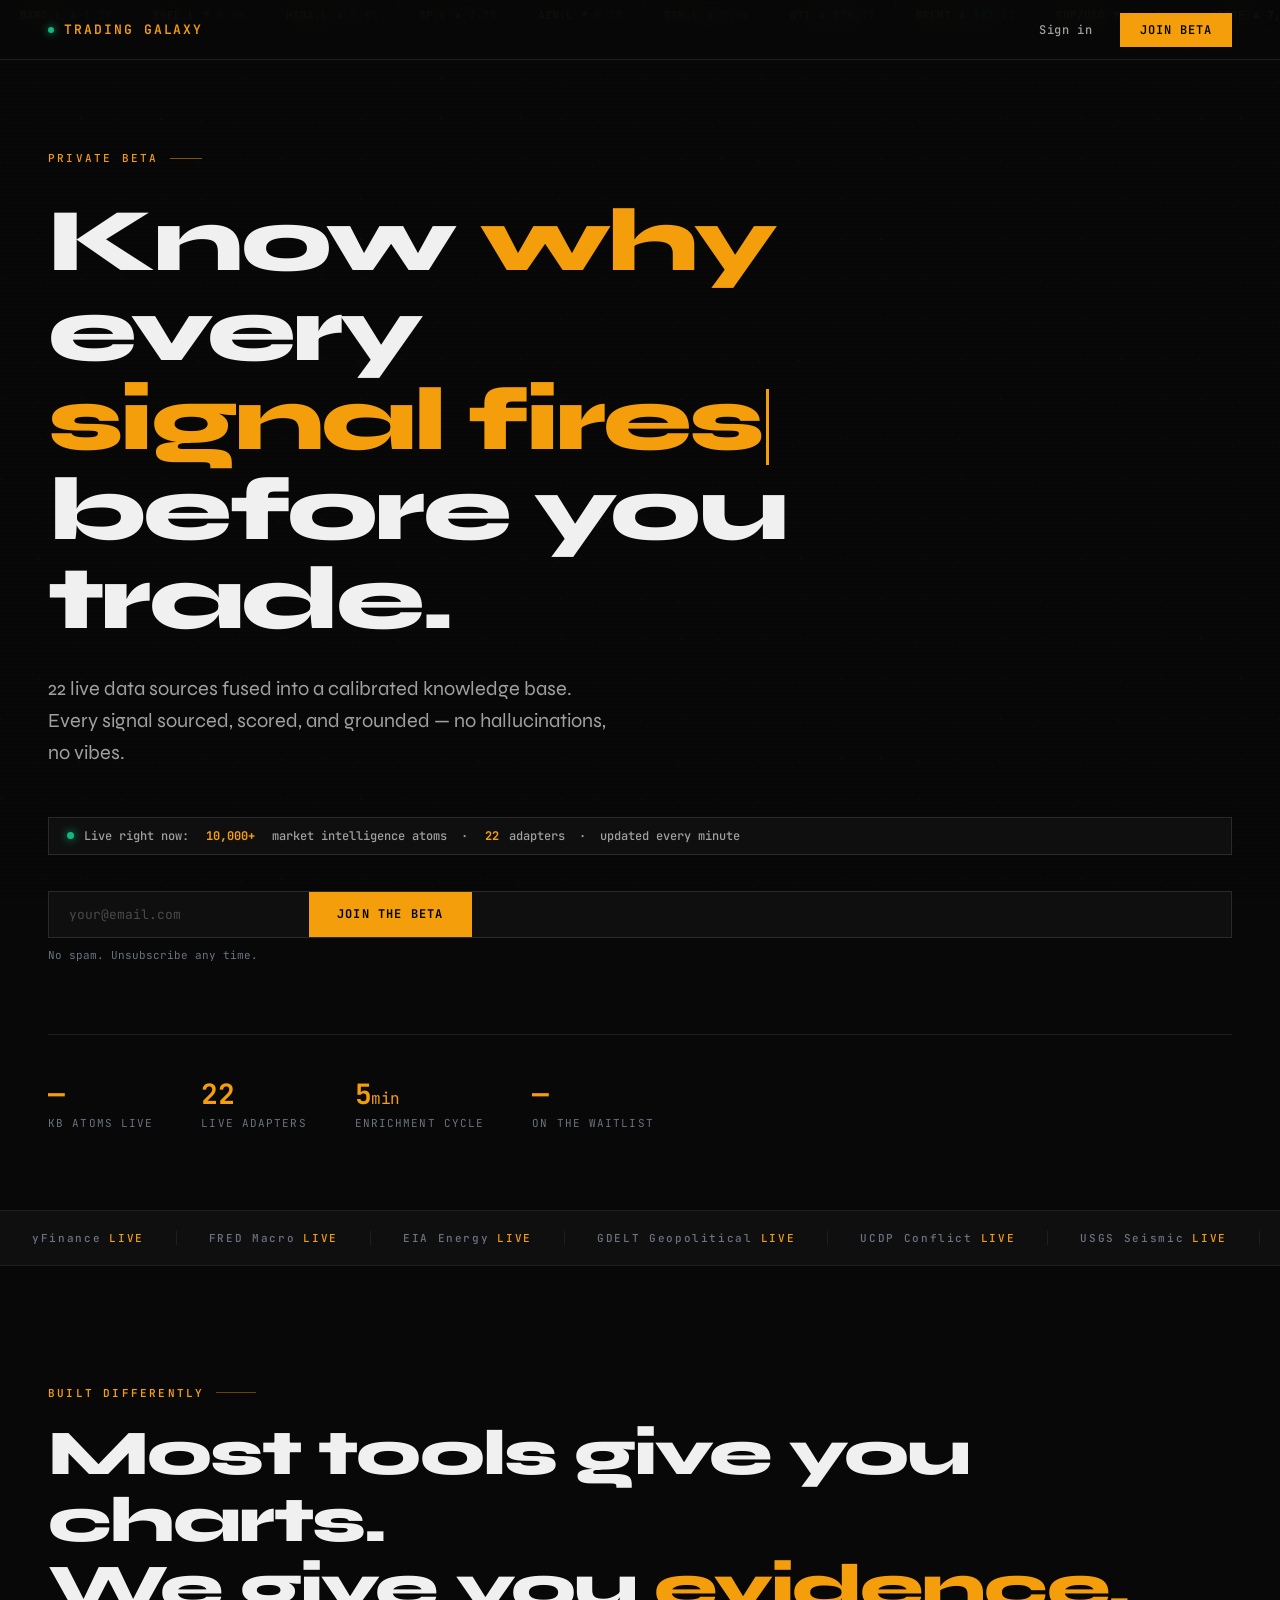
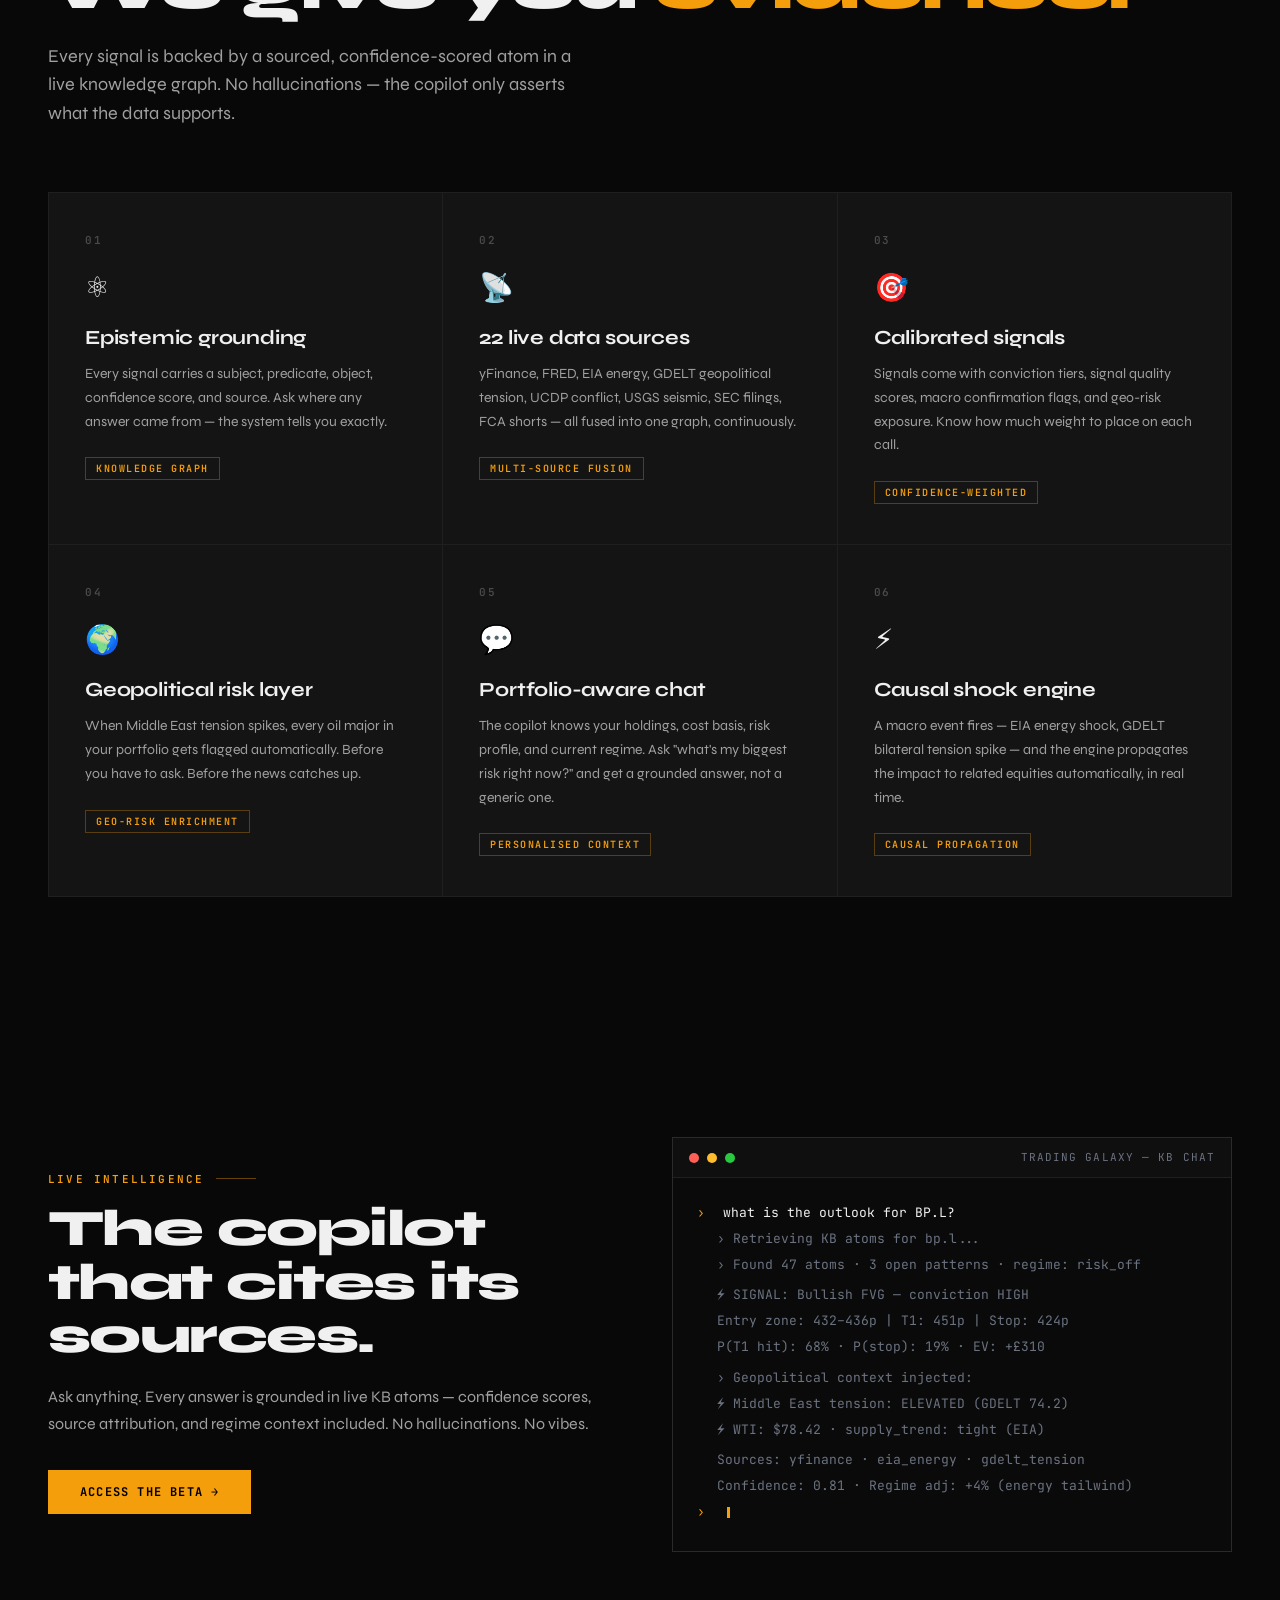
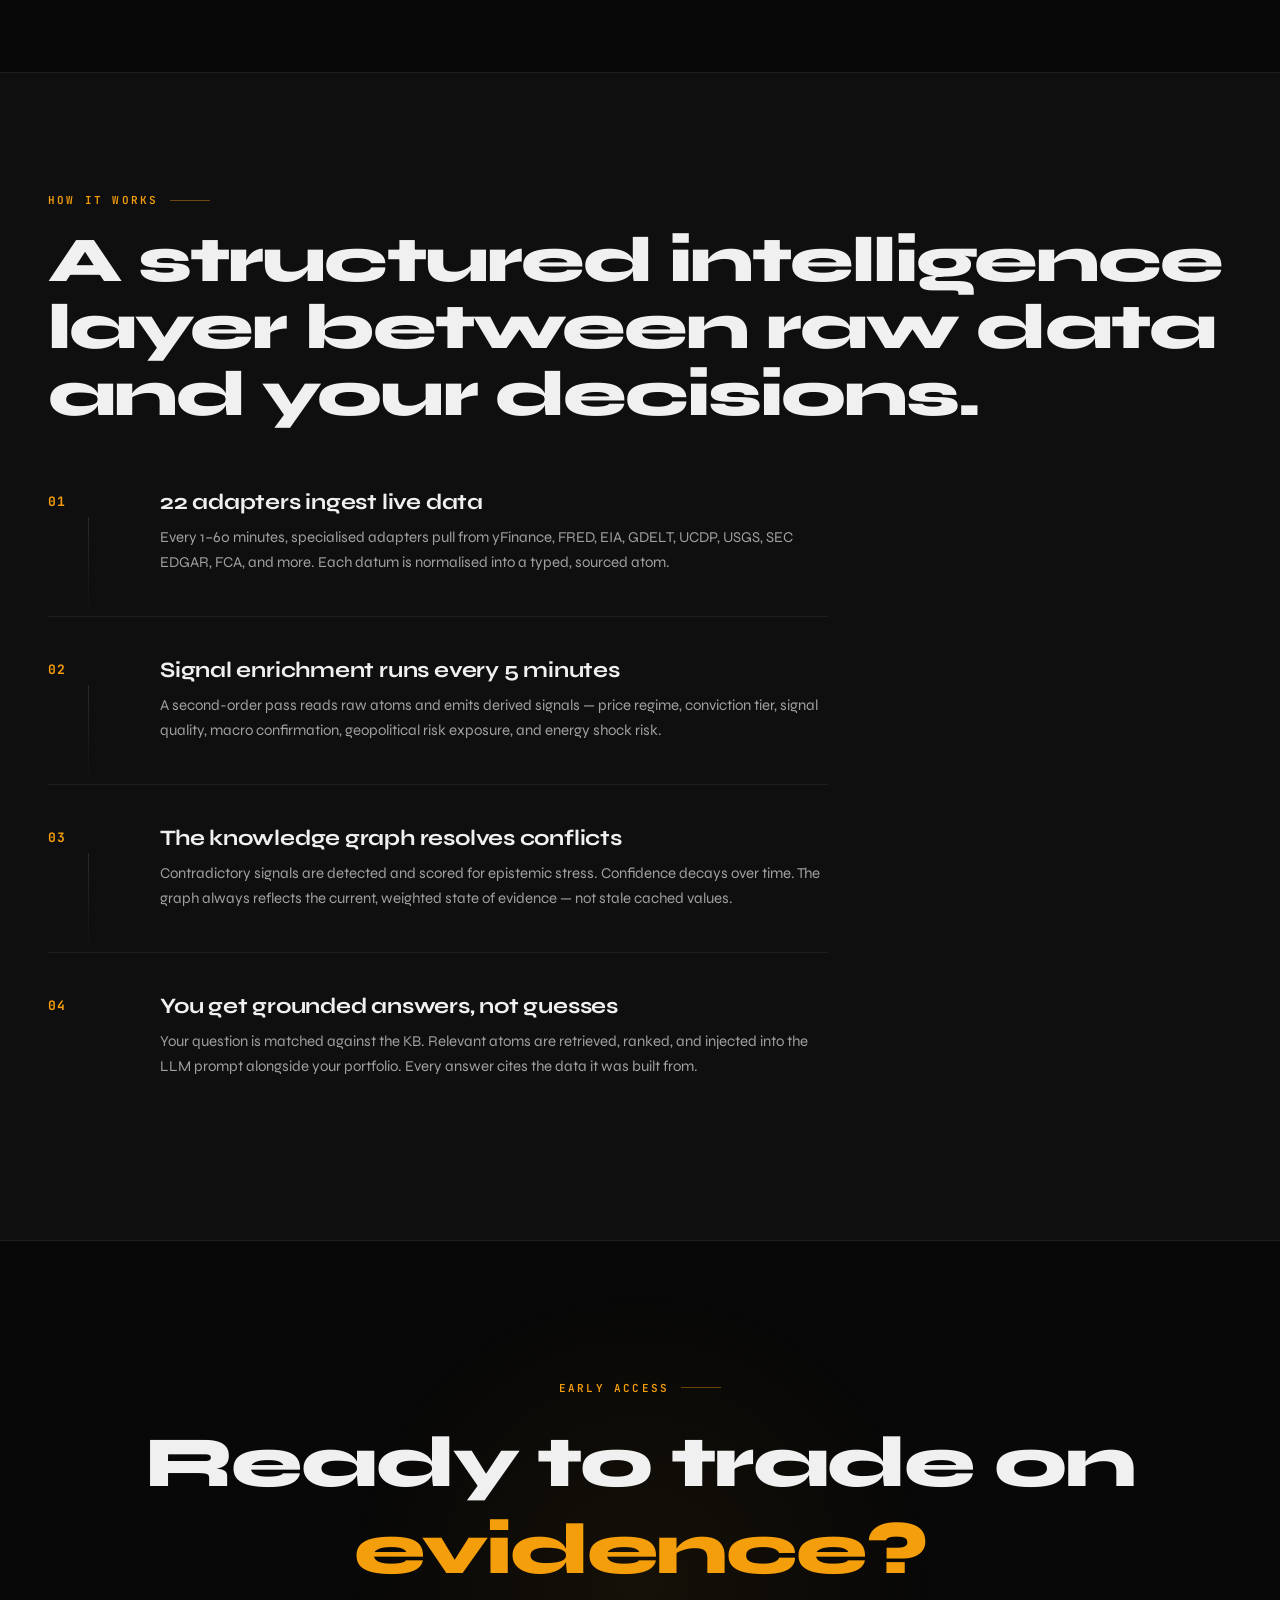
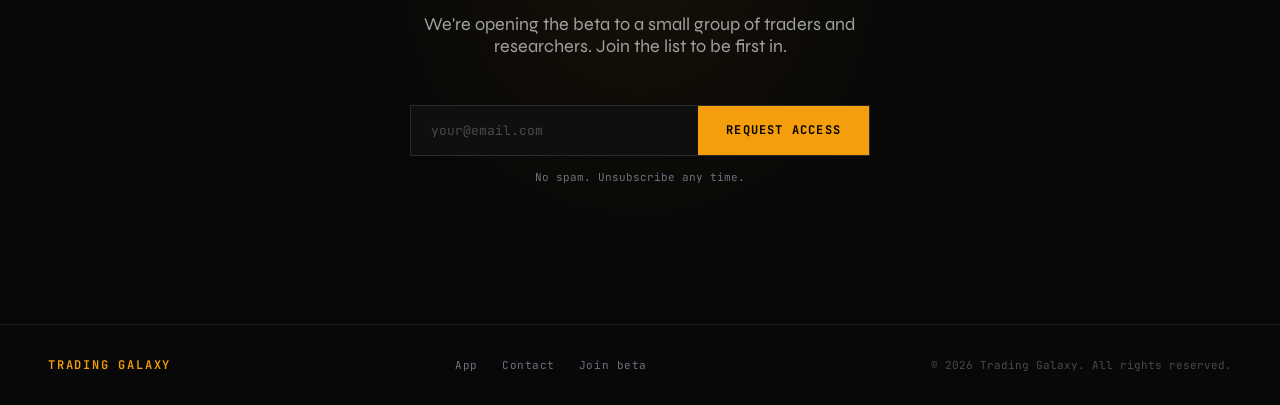
==== commit c89a7df8: "fix: wire all CTA buttons to /login, fix app.trading-galaxy.uk dead links" ====
--- a/public/index.html
+++ b/public/index.html
@@ -913,8 +913,8 @@
     TRADING GALAXY
   </a>
   <div class="nav-right">
-    <a href="https://app.trading-galaxy.uk" class="btn-nav-ghost">Sign in</a>
-    <a href="https://app.trading-galaxy.uk" class="btn-nav-primary">JOIN BETA</a>
+    <a href="/login" class="btn-nav-ghost">Sign in</a>
+    <a href="/login" class="btn-nav-primary">JOIN BETA</a>
   </div>
 </nav>
 
@@ -1081,7 +1081,7 @@
       <div class="section-eyebrow reveal">LIVE INTELLIGENCE</div>
       <h2 class="section-title reveal reveal-delay-1" style="font-size: clamp(32px,4vw,52px)">The copilot that cites its sources.</h2>
       <p class="reveal reveal-delay-2" style="font-size:16px;color:var(--text-dim);line-height:1.7;margin-bottom:32px">Ask anything. Every answer is grounded in live KB atoms — confidence scores, source attribution, and regime context included. No hallucinations. No vibes.</p>
-      <a href="https://app.trading-galaxy.uk" class="btn-primary reveal reveal-delay-3" style="display:inline-block;text-decoration:none;padding:14px 32px;">ACCESS THE BETA →</a>
+      <a href="/login" class="btn-primary reveal reveal-delay-3" style="display:inline-block;text-decoration:none;padding:14px 32px;">ACCESS THE BETA →</a>
     </div>
     <div class="terminal reveal reveal-delay-2">
       <div class="terminal-bar">
@@ -1155,9 +1155,9 @@
 <footer>
   <div class="footer-logo">TRADING GALAXY</div>
   <div class="footer-links">
-    <a href="https://app.trading-galaxy.uk">App</a>
+    <a href="/login">App</a>
     <a href="mailto:hello@trading-galaxy.uk">Contact</a>
-    <a href="https://app.trading-galaxy.uk">Join beta</a>
+    <a href="/login">Join beta</a>
   </div>
   <div class="footer-copy">© 2026 Trading Galaxy. All rights reserved.</div>
 </footer>
